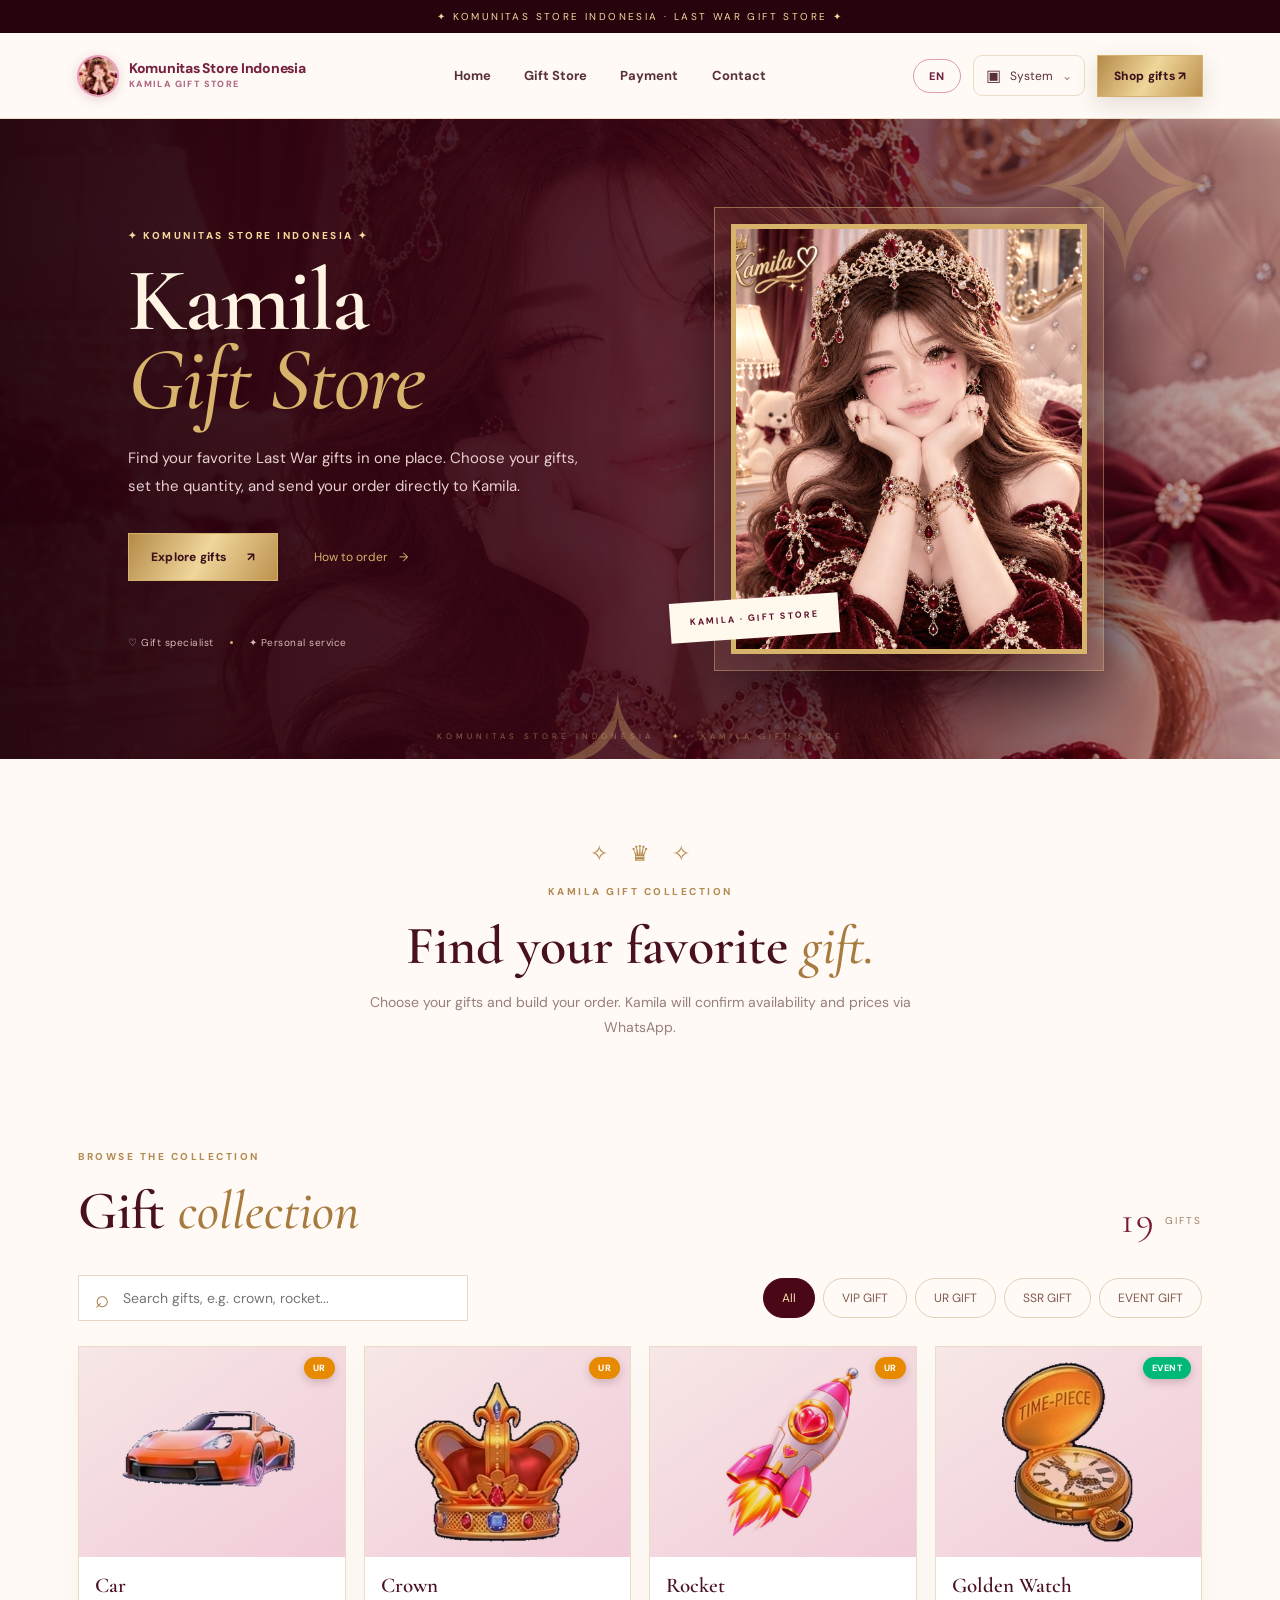
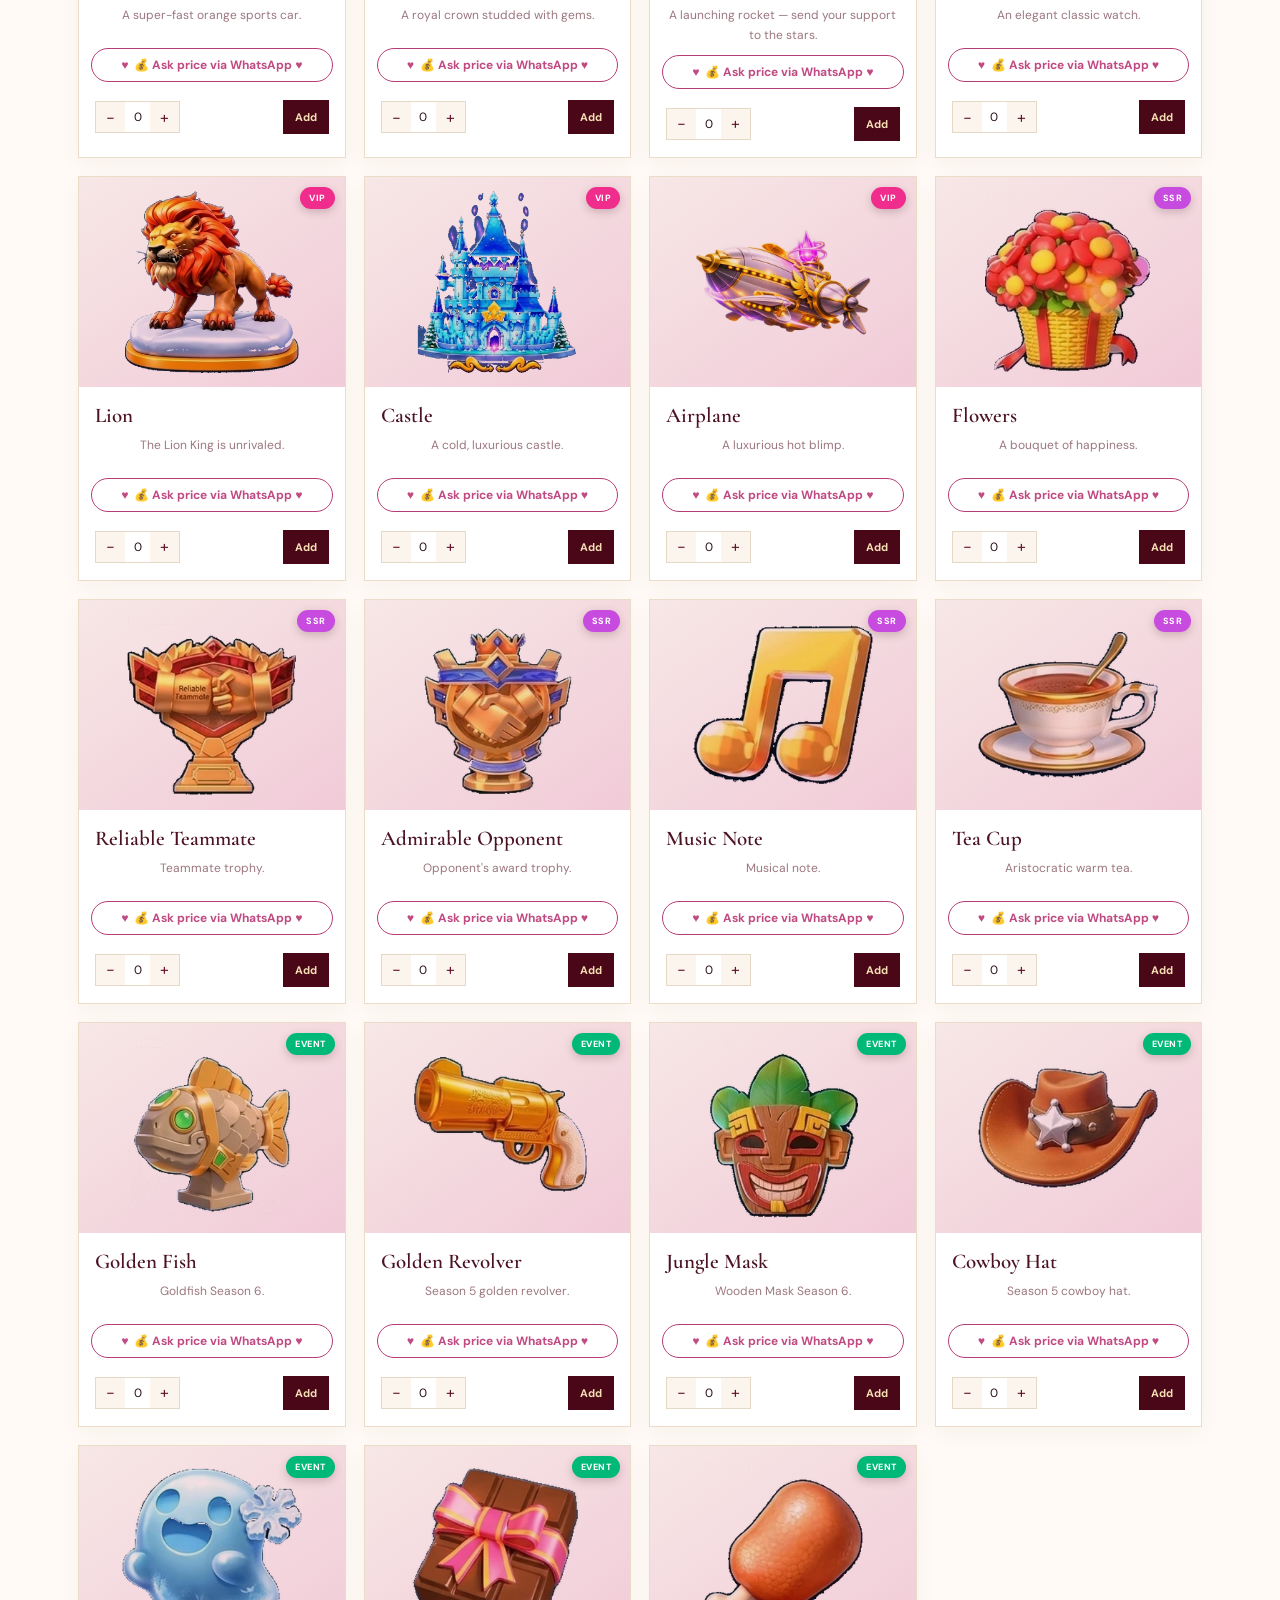
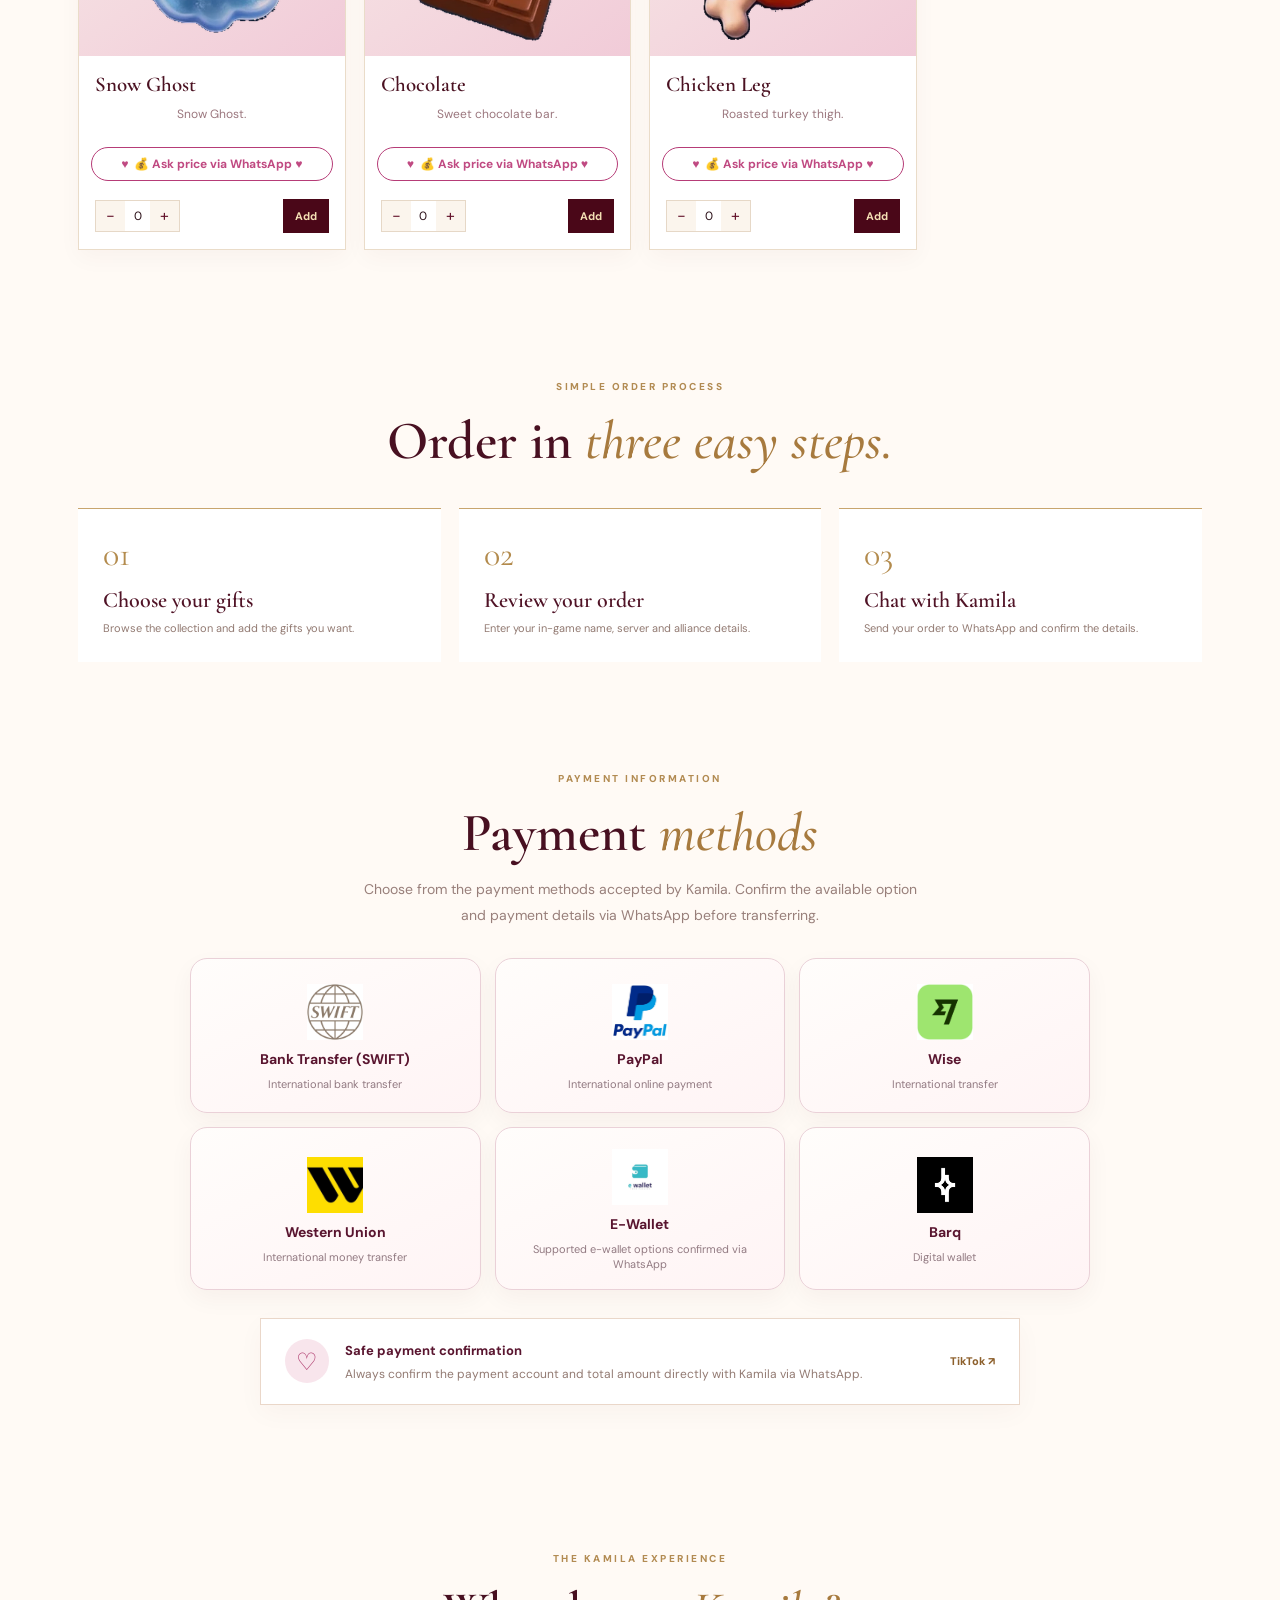
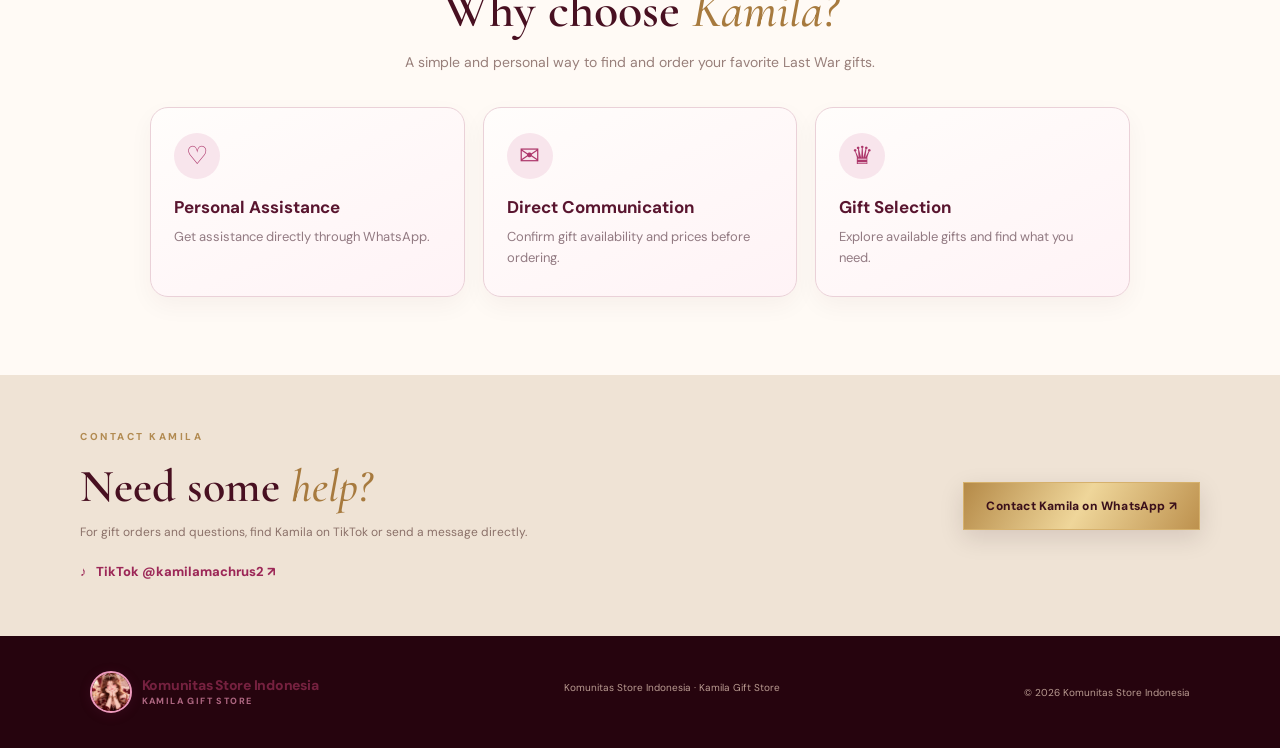
==== index.html @ 1fe66b62 "Update Kamila Store branding and favicon" ====
<!doctype html>
<html lang="en">
<head>
<meta charset="utf-8"><meta name="viewport" content="width=device-width,initial-scale=1"><meta name="theme-color" content="#4a0718">
<meta name="description" content="Komunitas Store Indonesia — Kamila Gift Store for Last War gifts.">
<link rel="icon" type="image/png" sizes="256x256" href="assets/favicon.png"><link rel="apple-touch-icon" href="assets/favicon.png">
<title>Komunitas Store Indonesia — Kamila Gift Store</title>
<link rel="preconnect" href="https://fonts.googleapis.com"><link rel="preconnect" href="https://fonts.gstatic.com" crossorigin>
<link href="https://fonts.googleapis.com/css2?family=Cormorant+Garamond:wght@500;600;700&family=DM+Sans:wght@400;500;600;700;800&display=swap" rel="stylesheet">
<link rel="stylesheet" href="css/style.css">
</head>
<body>
<div class="heart-rain" aria-hidden="true"><span class="falling-heart" style="--heart-left:5%;--heart-delay:0s;--fall-time:11s;--heart-size:13px">♥</span><span class="falling-heart" style="--heart-left:17%;--fall-delay:3s;--fall-time:13s;--heart-size:17px">♡</span><span class="falling-heart" style="--heart-left:31%;--fall-delay:6s;--fall-time:10s;--heart-size:12px">♥</span><span class="falling-heart" style="--heart-left:47%;--fall-delay:1.5s;--fall-time:12s;--heart-size:16px">♡</span><span class="falling-heart" style="--heart-left:63%;--fall-delay:4.5s;--fall-time:14s;--heart-size:12px">♥</span><span class="falling-heart" style="--heart-left:78%;--fall-delay:2s;--fall-time:11s;--heart-size:18px">♡</span><span class="falling-heart" style="--heart-left:92%;--fall-delay:7s;--fall-time:13s;--heart-size:14px">♥</span></div>
<div class="topline" data-i18n="topline">✦ &nbsp; KOMUNITAS STORE INDONESIA · LAST WAR GIFT STORE &nbsp; ✦</div>
<header class="header"><a class="brand" href="#home"><img class="brand-avatar" src="assets/kamila-princess.png" alt="Kamila"><span class="brand-wordmark"><strong>Komunitas Store Indonesia</strong><small>Kamila Gift Store</small></span></a>
<nav id="nav"><a href="#home" data-i18n="navHome">Home</a><a href="#gifts" data-i18n="navGifts">Gift Store</a><a href="#payments" data-i18n="navPayments">Payment</a><a href="#contact" data-i18n="navContact">Contact</a></nav>
<div class="head-actions"><button class="language-toggle" id="language-toggle" type="button" aria-label="Switch language">EN</button><div class="theme-picker">
<button class="theme-trigger" id="theme-trigger" aria-haspopup="true" aria-expanded="false"><span id="theme-icon">☼</span><span id="theme-label" data-i18n="system">System</span><span class="chevron">⌄</span></button>
<div class="theme-menu" id="theme-menu" role="menu" hidden>
<button type="button" role="menuitem" data-theme="light"><span>☼</span> <span data-i18n="light">Light</span></button>
<button type="button" role="menuitem" data-theme="dark"><span>☾</span> <span data-i18n="dark">Dark</span></button>
<button type="button" role="menuitem" data-theme="system"><span>▣</span> <span data-i18n="system">System</span></button>
</div></div><button class="menu-btn" id="menu-btn" aria-label="Open menu">☰</button><a class="gold-btn small" href="#gifts" data-i18n="shopGifts">Shop gifts ↗</a></div></header>
<main>
<section class="hero" id="home"><div class="hero-glow"></div><div class="hero-copy"><div class="eyebrow" data-i18n="heroEyebrow"><span>✦</span> KOMUNITAS STORE INDONESIA <span>✦</span></div><h1><span data-i18n="heroTitle">Kamila</span><br><em data-i18n="heroEm">Gift Store</em></h1><p data-i18n="heroDesc">Find your favorite Last War gifts in one place. Choose your gifts, set the quantity, and send your order directly to Kamila.</p><div class="hero-buttons"><a class="gold-btn" href="#gifts"><span data-i18n="explore">Explore gifts</span> <b>↗</b></a><a class="text-btn" href="#how"><span data-i18n="howOrder">How to order</span> <span>→</span></a></div><div class="trust-row"><span data-i18n="trust1">♡ Gift specialist</span><i></i><span data-i18n="trust2">✦ Personal service</span></div></div><div class="hero-visual"><div class="portrait-frame princess-frame"><img src="assets/kamila-princess.png" alt="Kamila"></div><div class="hero-caption" data-i18n="heroCaption">KAMILA<br>GIFT STORE</div></div><div class="hero-bottom">KOMUNITAS STORE INDONESIA <span>✦</span> KAMILA GIFT STORE</div></section>
<section class="intro"><div class="ornament">✧　♛　✧</div><p class="eyebrow" data-i18n="collectionEyebrow">KAMILA GIFT COLLECTION</p><h2 data-i18n="collectionTitle">Find your favorite <em>gift.</em></h2><p class="muted" data-i18n="collectionDesc">Choose your gifts and build your order. Kamila will confirm availability and prices via WhatsApp.</p></section>
<section class="catalog section-wrap" id="gifts"><div class="section-head"><div><p class="eyebrow" data-i18n="catalogEyebrow">BROWSE THE COLLECTION</p><h2 data-i18n="catalogTitle">Gift <em>collection</em></h2></div><div class="collection-count"><b id="gift-count">19</b><span data-i18n="giftsLabel">GIFTS</span></div></div>
<div class="catalog-tools"><label class="search"><span>⌕</span><input id="gift-search" type="search" placeholder="Search gifts..." data-i18n-placeholder="searchPlaceholder"></label><div class="filters">
<button class="filter active" data-filter="all" data-i18n="all">All</button>
<button class="filter" data-filter="VIP" data-i18n="vipGift">VIP GIFT</button>
<button class="filter" data-filter="UR" data-i18n="urGift">UR GIFT</button>
<button class="filter" data-filter="SSR" data-i18n="ssrGift">SSR GIFT</button>
<button class="filter" data-filter="EVENT" data-i18n="eventGift">EVENT GIFT</button>
</div></div>
<div class="gift-grid" id="gift-grid"></div><div class="empty" id="empty-state" hidden>No gifts found. Try another name.</div></section>
<section class="how section-wrap" id="how"><p class="eyebrow" data-i18n="howEyebrow">SIMPLE ORDER PROCESS</p><h2 data-i18n="howTitle">Order in <em>three easy steps.</em></h2><div class="steps"><article><b>01</b><h3 data-i18n="step1Title">Choose your gifts</h3><p data-i18n="step1Desc">Browse the collection and add the gifts you want.</p></article><article><b>02</b><h3 data-i18n="step2Title">Review your order</h3><p data-i18n="step2Desc">Enter your in-game name, server and alliance details.</p></article><article><b>03</b><h3 data-i18n="step3Title">Chat with Kamila</h3><p data-i18n="step3Desc">Send your order to WhatsApp and confirm the details.</p></article></div></section>
<section class="payments section-wrap" id="payments"><p class="eyebrow" data-i18n="paymentEyebrow">PAYMENT INFORMATION</p><h2 data-i18n="paymentTitle">Payment <em>methods</em></h2><p class="muted" data-i18n="paymentDesc">Choose from the payment methods accepted by Kamila. Confirm the available option and payment details via WhatsApp before transferring.</p><div class="payment-grid">
<article class="payment-card"><span class="payment-logo"><img src="assets/payments/swift.png" alt="SWIFT logo"></span><strong data-i18n="payBank">Bank Transfer (SWIFT)</strong><small data-i18n="payBankDesc">International bank transfer</small></article>
<article class="payment-card"><span class="payment-logo"><img src="assets/payments/paypal.png" alt="PayPal logo"></span><strong>PayPal</strong><small data-i18n="payPaypalDesc">International online payment</small></article>
<article class="payment-card"><span class="payment-logo"><img src="assets/payments/wise.png" alt="Wise logo"></span><strong>Wise</strong><small data-i18n="payWiseDesc">International transfer</small></article>
<article class="payment-card"><span class="payment-logo"><img src="assets/payments/western-union.png" alt="Western Union logo"></span><strong>Western Union</strong><small data-i18n="payWuDesc">International money transfer</small></article>
<article class="payment-card"><span class="payment-logo"><img src="assets/payments/ewallet.png" alt="E-Wallet logo"></span><strong data-i18n="payEwallet">E-Wallet</strong><small data-i18n="payEwalletDesc">Supported e-wallet options confirmed via WhatsApp</small></article>
<article class="payment-card"><span class="payment-logo"><img src="assets/payments/barq.png" alt="Barq logo"></span><strong>Barq</strong><small data-i18n="payBarqDesc">Digital wallet</small></article>
</div><div class="payment-note"><span class="payment-symbol">♡</span><div><strong data-i18n="paymentConfirmTitle">Safe payment confirmation</strong><p data-i18n="paymentConfirmDesc">Always confirm the payment account and total amount directly with Kamila via WhatsApp.</p></div><a class="text-link" href="https://www.tiktok.com/@kamilamachrus2" target="_blank" rel="noopener">TikTok ↗</a></div></section>
<section class="why-choose section-wrap" id="why-choose">
<p class="eyebrow" data-i18n="whyEyebrow">THE KAMILA EXPERIENCE</p>
<h2 data-i18n="whyTitle">Why choose <em>Kamila?</em></h2>
<p class="muted why-intro" data-i18n="whyDesc">A simple and personal way to find and order your favorite Last War gifts.</p>
<div class="why-grid">
<article class="why-card"><span class="why-icon">♡</span><h3 data-i18n="whyPersonalTitle">Personal Assistance</h3><p data-i18n="whyPersonalDesc">Get assistance directly through WhatsApp.</p></article>
<article class="why-card"><span class="why-icon">✉</span><h3 data-i18n="whyDirectTitle">Direct Communication</h3><p data-i18n="whyDirectDesc">Confirm gift availability and prices before ordering.</p></article>
<article class="why-card"><span class="why-icon">♛</span><h3 data-i18n="whySelectionTitle">Gift Selection</h3><p data-i18n="whySelectionDesc">Explore available gifts and find what you need.</p></article>
</div>
</section>
<section class="contact" id="contact"><div><p class="eyebrow" data-i18n="contactEyebrow">CONTACT KAMILA</p><h2 data-i18n="contactTitle">Need some <em>help?</em></h2><p data-i18n="contactDesc">For gift orders and questions, find Kamila on TikTok or send a message directly.</p>
<a class="social-link" href="https://www.tiktok.com/@kamilamachrus2" target="_blank" rel="noopener">♪ &nbsp; TikTok @kamilamachrus2 ↗</a></div>
<a class="gold-btn" id="contact-wa" href="#" data-i18n="contactWhatsApp">Contact Kamila on WhatsApp ↗</a></section>
</main>
<footer><a class="brand" href="#home"><img class="brand-avatar" src="assets/kamila-princess.png" alt="Kamila"><span class="brand-wordmark"><strong>Komunitas Store Indonesia</strong><small>Kamila Gift Store</small></span></a><p data-i18n="footerText">Komunitas Store Indonesia · Kamila Gift Store</p><span>© <span id="year"></span> Komunitas Store Indonesia</span></footer>
<div class="cart-bar" id="cart-bar" hidden><div><b id="cart-summary">0 gifts selected</b><span data-i18n="cartReady">Ready to place your order?</span></div><button id="checkout-button">Review order ↗</button></div>
<dialog id="checkout-dialog"><form method="dialog" class="dialog-head"><div><p class="eyebrow" data-i18n="yourSelection">YOUR SELECTION</p><h2 data-i18n="reviewTitle">Review your <em>order.</em></h2></div><button class="close" aria-label="Close">×</button></form><div id="order-items" class="order-items"></div><div class="form-grid"><label><span data-i18n="ignLabel">In-game name</span><input id="commander-name" placeholder="Your IGN" data-i18n-placeholder="ignPlaceholder" required></label><label><span data-i18n="serverLabel">Server number</span><input id="server-number" placeholder="e.g. 1234" data-i18n-placeholder="serverPlaceholder" required></label><label><span data-i18n="allianceLabel">Alliance name</span><input id="alliance-name" placeholder="Your alliance" data-i18n-placeholder="alliancePlaceholder"></label><label class="full"><span data-i18n="notesLabel">Additional notes</span><textarea id="order-notes" rows="2" placeholder="Optional notes" data-i18n-placeholder="notesPlaceholder"></textarea></label></div><button class="wa-btn" id="send-whatsapp" data-i18n="sendOrder">Send order to WhatsApp ↗</button><p class="fineprint" data-i18n="fineprint">Gift availability and final details will be confirmed by Kamila on WhatsApp.</p></dialog>
<script src="js/config.js"></script><script src="js/app.js"></script>
</body></html>
---- css/style.css ----
@import url('https://fonts.googleapis.com/css2?family=Great+Vibes&display=swap');
:root{--wine:#4a0718;--wine2:#650d27;--wine3:#26040e;--gold:#d8b36b;--gold2:#f3d99c;--cream:#fff8ed;--ink:#2b1018;--muted:#a98f8c;--line:rgba(216,179,107,.28);--serif:'Cormorant Garamond',Georgia,serif;--sans:'DM Sans',Arial,sans-serif}*{box-sizing:border-box}html{scroll-behavior:smooth;scroll-padding-top:100px}body{margin:0;background:#fffaf5;color:var(--ink);font-family:var(--sans)}a{color:inherit;text-decoration:none}button,input,textarea,select{font:inherit}.topline{text-align:center;background:#26040e;color:var(--gold2);font-size:10px;letter-spacing:2.4px;padding:10px}.header{height:86px;padding:0 clamp(20px,6vw,90px);display:flex;align-items:center;justify-content:space-between;background:#fffaf5;position:sticky;top:0;z-index:20;border-bottom:1px solid #eadcc8}.brand{display:flex;align-items:center;gap:9px;color:var(--wine)}.brand-crown{font-size:32px;color:#b58b47}.brand-script{font:36px 'Great Vibes',cursive;line-height:.8}.brand-script>span{color:#a51d3d}.brand-script small{display:block;font:700 8px var(--sans);letter-spacing:2px;margin-top:8px;color:#9c7b69}.header nav{display:flex;gap:clamp(16px,2.6vw,38px);font-size:12px;font-weight:700;color:#58303a}.header nav a:hover,.text-link:hover{color:#ad7938}.head-actions{display:flex;align-items:center;gap:12px}.language{border:1px solid #e8d9c5;border-radius:30px;padding:9px 12px;color:#71404a;font-size:12px}.language select{border:0;background:transparent;color:inherit;outline:0}.gold-btn{display:inline-flex;align-items:center;justify-content:center;gap:20px;padding:15px 22px;background:linear-gradient(120deg,#b58a48,#efd69a,#bd914e);color:#3b101b;font-size:12px;font-weight:800;letter-spacing:.2px;border:1px solid #d6b16c;box-shadow:0 8px 24px #27050e20}.gold-btn:hover{filter:brightness(1.06);transform:translateY(-1px)}.gold-btn.small{padding:12px 16px}.menu-btn{display:none;background:none;border:0;color:var(--wine);font-size:22px}.hero{position:relative;min-height:640px;background:radial-gradient(ellipse at 78% 40%,#8e2944 0,#5b1029 34%,#300611 78%);color:#fff4e4;display:grid;grid-template-columns:1.05fr .95fr;align-items:center;padding:70px clamp(25px,10vw,150px);overflow:hidden}.hero:before,.hero:after{content:'✧';position:absolute;color:#d7b36e55;font-size:250px;pointer-events:none}.hero:before{top:-90px;right:4%}.hero:after{bottom:-130px;left:42%;font-size:190px}.hero-glow{position:absolute;width:550px;height:550px;border-radius:50%;background:#a83c5626;filter:blur(60px);right:10%;top:5%}.hero-copy{position:relative;z-index:2;max-width:590px}.eyebrow{font-size:10px;letter-spacing:2.5px;font-weight:800;color:#b28b52;margin:0 0 15px}.hero .eyebrow{color:var(--gold2)}h1,h2,h3,p{margin-top:0}h1,h2{font-family:var(--serif);font-weight:600}h1{font-size:clamp(58px,7vw,94px);line-height:.88;letter-spacing:-2px;margin:20px 0 24px}h1 em,h2 em{font-weight:500;color:var(--gold);font-style:italic}.hero-copy>p{font-size:14px;line-height:1.9;color:#e7cfd0;max-width:450px}.hero-buttons{display:flex;align-items:center;gap:28px;margin-top:32px}.text-btn{font-size:12px;color:#f6e4ce}.text-btn span{color:var(--gold);margin-left:8px}.trust-row{display:flex;gap:16px;align-items:center;margin-top:55px;font-size:10px;letter-spacing:.5px;color:#d7b9b5}.trust-row i{height:3px;width:3px;background:var(--gold);border-radius:50%}.hero-visual{position:relative;z-index:1;justify-self:center;width:min(390px,90%);padding:16px;border:1px solid #d9b87988;background:#d7b87912;transform:rotate(2deg);box-shadow:0 25px 70px #16010988}.portrait-frame{height:410px;overflow:hidden;border:1px solid #e6c98b88;position:relative}.portrait-frame img{width:100%;height:100%;object-fit:cover;filter:saturate(.8) sepia(.12)}.frame-corner{position:absolute;color:#f3d99c;font-size:30px}.tl{top:8px;left:12px}.br{bottom:8px;right:12px}.seal{position:absolute;right:-30px;top:40px;background:linear-gradient(145deg,#efd89e,#a97a36);color:#4a0718;width:76px;height:76px;border-radius:50%;display:grid;place-content:center;text-align:center;font:30px var(--serif);box-shadow:0 8px 24px #17010a66;border:3px double #6b421f}.seal small{font:700 7px var(--sans);letter-spacing:2px}.hero-caption{position:absolute;bottom:32px;left:-45px;background:#fff8ed;color:#5b1029;padding:13px 20px;font:700 9px/1.6 var(--sans);letter-spacing:2px;transform:rotate(-4deg)}.hero-bottom{position:absolute;bottom:18px;left:0;width:100%;text-align:center;font-size:8px;letter-spacing:4px;color:#d5b47a88}.hero-bottom span{color:var(--gold);margin:0 12px}.intro{text-align:center;padding:80px 20px 45px}.ornament{color:#b48a4b;font-size:22px;margin-bottom:16px}.intro h2,.section-head h2,.how h2,.contact h2{font-size:clamp(38px,5vw,54px);margin:0 0 12px;color:#481021}.intro h2 em,.section-head h2 em,.how h2 em,.contact h2 em,.middleman h2 em,.service-copy h2 em{color:#a77a3e}.muted{color:#987f7a;font-size:13px;line-height:1.8;max-width:560px;margin:0 auto}.section-wrap{max-width:1180px;margin:auto;padding:65px 28px}.section-head{display:flex;justify-content:space-between;align-items:end}.section-head h2{margin:0}.collection-count{display:flex;align-items:center;gap:9px;color:#9e7d65;font-size:10px;letter-spacing:2px}.collection-count b{font:38px var(--serif);color:#7a1933}.catalog-tools{display:flex;justify-content:space-between;align-items:center;margin:32px 0 25px;gap:20px}.search{height:46px;display:flex;align-items:center;gap:12px;background:white;border:1px solid #e8d8c5;padding:0 16px;width:min(390px,100%);color:#a47a49}.search span{font-size:24px}.search input{border:0;outline:0;width:100%;font-size:12px;color:#4c2530}.filters{display:flex;gap:8px}.filter{border:1px solid #e2d0b9;background:transparent;color:#805a51;padding:11px 18px;border-radius:30px;font-size:11px;cursor:pointer}.filter.active{background:#4a0718;color:#f7dfb0;border-color:#4a0718}.gift-grid{display:grid;grid-template-columns:repeat(4,1fr);gap:18px}.gift-card{background:#fff;border:1px solid #eadcc9;transition:.25s;box-shadow:0 8px 22px #4a071809}.gift-card:hover{transform:translateY(-5px);box-shadow:0 18px 34px #4a07181a;border-color:#c9a46a}.gift-image{height:210px;background:linear-gradient(145deg,#f5e9dc,#ead5c8);padding:12px;overflow:hidden}.gift-image img{width:100%;height:100%;object-fit:contain;mix-blend-mode:multiply}.gift-info{padding:16px 16px 8px;display:flex;align-items:center;justify-content:space-between;gap:8px}.gift-info h3{font:600 21px var(--serif);margin:0;color:#4b1222}.gift-tag{font-size:8px;letter-spacing:1.5px;color:#a17b45;border:1px solid #dfc79d;padding:5px 7px}.gift-actions{display:flex;justify-content:space-between;align-items:center;padding:10px 16px 16px;gap:8px}.qty-control{display:flex;align-items:center;border:1px solid #e6d8c7}.qty-control button{border:0;background:#fbf5ed;color:#65152d;width:29px;height:30px;cursor:pointer}.qty-control span{min-width:25px;text-align:center;font-size:11px}.add-btn{border:0;background:#4a0718;color:#f4dfb4;padding:10px 12px;font-size:10px;font-weight:700;cursor:pointer}.add-btn.added{background:#a27b43;color:white}.empty{text-align:center;padding:55px;color:#997c75}.service-band{background:#3b0818;color:#fff1dc;padding:65px max(28px,calc((100% - 1120px)/2));display:grid;grid-template-columns:80px 1fr 340px;gap:28px;align-items:center}.service-icon{width:70px;height:70px;border:1px solid var(--gold);border-radius:50%;display:grid;place-items:center;color:var(--gold);font:36px var(--serif)}.service-copy h2,.middleman h2{font-size:45px;margin:0 0 10px}.service-copy p:not(.eyebrow),.middleman-card p:not(.eyebrow),.contact p:not(.eyebrow){font-size:12px;line-height:1.8;color:#d8c0bc;max-width:540px}.calculator{background:#fff8ed;color:#4a1725;padding:22px;display:grid;gap:12px}.calculator label,.form-grid label{display:grid;gap:7px;font-size:10px;font-weight:700;color:#825d51}.calculator input,.form-grid input,.form-grid textarea{border:1px solid #e3d1bc;background:white;padding:12px;outline-color:#b58a48;font-size:12px;color:#401020;width:100%}.calc-result{display:flex;justify-content:space-between;align-items:center;border-top:1px solid #e8d7c2;padding-top:12px;font-size:11px;color:#98796e}.calc-result strong{font:700 22px var(--serif);color:#741a35}.outline-gold{border:1px solid #a77a3e;background:#4a0718;color:#f2d9a4;padding:12px;cursor:pointer;font-size:11px;font-weight:700}.calculator small{font-size:9px;line-height:1.5;color:#987e75}.middleman{display:grid;grid-template-columns:1.6fr .8fr;gap:20px}.middleman-card{background:linear-gradient(125deg,#5c1029,#310612);padding:38px;display:flex;gap:28px;align-items:center;color:white}.middleman-art{font-size:80px;color:var(--gold);position:relative}.middleman-art span{position:absolute;font-size:22px;top:0;right:-5px}.middleman-card h2{margin:0 0 10px}.middleman-card p:not(.eyebrow){max-width:520px}.fee-card{background:#f2e7d9;padding:32px}.fee-card h3{font:600 28px var(--serif);color:#4b1022;margin:0 0 10px}.fee-card p:not(.eyebrow){font-size:12px;line-height:1.8;color:#8b6f66}.text-link{font-size:11px;font-weight:800;color:#8d602c}.how{text-align:center}.how h2{margin-bottom:35px}.steps{display:grid;grid-template-columns:repeat(3,1fr);gap:18px;text-align:left}.steps article{padding:25px;border-top:1px solid #c8a56e;background:#fff}.steps article>b{font:34px var(--serif);color:#b38b4d}.steps h3{font:600 22px var(--serif);color:#501326;margin:12px 0 6px}.steps p{font-size:11px;line-height:1.7;color:#927a72;margin:0}.contact{background:#efe3d5;padding:55px max(28px,calc((100% - 1120px)/2));display:flex;align-items:center;justify-content:space-between;gap:30px}.contact h2{font-size:46px;margin:0 0 8px}.contact p:not(.eyebrow){color:#8b7169;max-width:550px}footer{background:#26040e;color:#c8aaa2;padding:35px clamp(25px,7vw,100px);display:flex;align-items:center;justify-content:space-between;gap:20px}footer .brand{color:#f5dfbd}footer .brand-script small{color:#bda28d}footer p,footer>span{font-size:10px;color:#b99b91}.cart-bar{position:fixed;z-index:30;bottom:18px;left:50%;transform:translateX(-50%);width:min(560px,calc(100% - 28px));background:#310612;color:#fff1df;border:1px solid #c39a5c;box-shadow:0 15px 50px #21020c55;padding:14px 18px;display:flex;align-items:center;justify-content:space-between}.cart-bar[hidden]{display:none}.cart-bar div{display:grid;gap:4px}.cart-bar b{font:600 19px var(--serif)}.cart-bar span{font-size:9px;color:#d4b9a9}.cart-bar button,.wa-btn{border:0;background:linear-gradient(120deg,#b58a48,#efd69a);color:#3b101b;padding:13px 18px;font-size:11px;font-weight:800;cursor:pointer}dialog{border:1px solid #c6a066;padding:25px;width:min(520px,calc(100% - 24px));max-height:90vh;overflow:auto;background:#fffaf4;color:#4b1526;box-shadow:0 25px 80px #18010a66}dialog::backdrop{background:#21040bbd;backdrop-filter:blur(4px)}.dialog-head{display:flex;justify-content:space-between;align-items:start}.dialog-head h2{font-size:36px;margin:0 0 15px}.dialog-head h2 em{color:#a77a3e}.close{border:0;background:none;font-size:27px;color:#6c3942;cursor:pointer}.order-items{border-block:1px solid #e6d8c7;padding:12px 0;margin-bottom:16px}.order-line{display:flex;justify-content:space-between;padding:6px 0;font-size:12px}.form-grid{display:grid;grid-template-columns:1fr 1fr;gap:12px}.form-grid .full{grid-column:1/-1}.form-grid textarea{resize:vertical}.wa-btn{width:100%;margin-top:18px;background:#176b43;color:white}.fineprint{text-align:center;color:#9b8179;font-size:9px;margin:10px 0 0}.menu-open{overflow:hidden}
@media(max-width:900px){.header{padding:0 22px}.header nav{gap:14px}.header nav a{font-size:10px}.hero{padding:65px 6vw}.gift-grid{grid-template-columns:repeat(3,1fr)}.service-band{grid-template-columns:60px 1fr 300px;padding:55px 28px}.middleman{padding-inline:22px}}
@media(max-width:650px){.topline{font-size:8px;letter-spacing:1.3px}.header{height:72px}.brand-script{font-size:30px}.brand-crown{font-size:26px}.header nav{display:none;position:absolute;top:72px;left:0;right:0;background:#fffaf5;padding:20px 25px 25px;box-shadow:0 15px 20px #27050e1c;flex-direction:column}.header nav.open{display:flex}.header nav a{font-size:13px;padding:8px}.head-actions{gap:8px}.language{padding:7px}.head-actions .gold-btn{display:none}.menu-btn{display:block}.hero{grid-template-columns:1fr;padding:60px 26px 75px;gap:35px}.hero-copy{max-width:100%}h1{font-size:64px}.hero-copy>p{font-size:13px}.hero-visual{width:75%;justify-self:center}.portrait-frame{height:300px}.trust-row{margin-top:35px;flex-wrap:wrap}.hero-bottom{font-size:7px;letter-spacing:2px}.intro{padding:55px 22px 25px}.section-wrap{padding:45px 18px}.section-head h2{font-size:42px}.catalog-tools{align-items:stretch;flex-direction:column}.search{width:100%}.filters{justify-content:flex-start}.gift-grid{grid-template-columns:repeat(2,minmax(0,1fr));gap:10px}.gift-image{height:155px;padding:8px}.gift-info{padding:12px 10px 5px}.gift-info h3{font-size:18px}.gift-tag{font-size:7px;padding:4px}.gift-actions{padding:8px 9px 12px;gap:5px}.qty-control button{width:25px}.add-btn{padding:9px 8px;font-size:9px}.service-band{grid-template-columns:1fr;padding:45px 20px;gap:18px}.service-icon{width:55px;height:55px;font-size:28px}.service-copy h2,.middleman h2{font-size:40px}.calculator{padding:18px}.middleman{grid-template-columns:1fr;padding:40px 18px;gap:12px}.middleman-card{padding:25px 20px;gap:15px}.middleman-art{font-size:55px}.middleman-card h2{font-size:36px}.fee-card{padding:25px}.steps{grid-template-columns:1fr;gap:10px}.steps article{padding:18px}.contact{padding:40px 22px;align-items:flex-start;flex-direction:column}.contact h2{font-size:40px}footer{padding:28px 20px;flex-wrap:wrap}footer p{order:3;width:100%;margin:0}.form-grid{grid-template-columns:1fr}.form-grid .full{grid-column:auto}.cart-bar{bottom:10px;padding:11px 12px}.cart-bar b{font-size:17px}.cart-bar button{padding:11px 12px}}


/* KAMILA ROYAL STORE — THEME SELECTOR */
.theme-picker{position:relative}
.theme-trigger{display:flex;align-items:center;gap:9px;border:1px solid #eadcc8;background:transparent;color:#58303a;border-radius:9px;padding:9px 12px;font-size:12px;cursor:pointer;min-width:112px}
.theme-trigger #theme-icon{font-size:16px}
.theme-trigger .chevron{margin-left:auto;color:#9c7b69}
.theme-menu{position:absolute;right:0;top:calc(100% + 8px);width:160px;padding:5px;background:#fff;border:1px solid #e8e3dc;border-radius:10px;box-shadow:0 12px 35px #1c10201f;z-index:50}
.theme-menu[hidden]{display:none}
.theme-menu button{display:flex;align-items:center;gap:11px;width:100%;border:0;border-radius:7px;background:transparent;color:#354052;text-align:left;padding:10px 11px;font-size:12px;cursor:pointer}
.theme-menu button:hover,.theme-menu button.selected{background:#f4f1ed}
.theme-menu button span{width:16px;font-size:15px}
.princess-frame{height:430px;max-width:390px;margin-inline:auto;border:5px solid #d8b36b;box-shadow:0 20px 60px #16030b80}
.princess-frame img{width:100%;height:100%;object-fit:cover;object-position:center 28%}
.hero-visual{position:relative;z-index:1}
.hero{background-image:linear-gradient(90deg,rgba(35,3,13,.97) 0%,rgba(56,5,21,.87) 48%,rgba(35,3,13,.28) 100%),url('../assets/kamila-princess.png');background-size:cover;background-position:center 32%}
.hero-visual .portrait-frame{background:#28050f}
.hero-visual .portrait-frame img{display:block}
.hero-copy{position:relative;z-index:2}
body{transition:background .2s,color .2s}
html[data-theme="dark"] body{background:#170b10;color:#f6e8d7}
html[data-theme="dark"] .header{background:#1d0b12;border-color:#4a2730}
html[data-theme="dark"] .brand{color:#f1d9b2}
html[data-theme="dark"] .brand-script small{color:#c9a98a}
html[data-theme="dark"] .header nav{color:#e7d4c6}
html[data-theme="dark"] .header nav a:hover{color:#f0cc82}
html[data-theme="dark"] .theme-trigger{border-color:#69414a;color:#f3e3d1}
html[data-theme="dark"] .theme-menu{background:#25121a;border-color:#56313b}
html[data-theme="dark"] .theme-menu button{color:#f2e4d6}
html[data-theme="dark"] .theme-menu button:hover,html[data-theme="dark"] .theme-menu button.selected{background:#42202d}
html[data-theme="dark"] .intro{background:#170b10}
html[data-theme="dark"] .intro .muted,html[data-theme="dark"] .how p:not(.eyebrow){color:#c0a9a1}
html[data-theme="dark"] .catalog{background:#170b10}
html[data-theme="dark"] .gift-card,html[data-theme="dark"] .steps article{background:#26131b;border-color:#5b3740}
html[data-theme="dark"] .gift-info h3,html[data-theme="dark"] .steps h3{color:#f7e8d8}
html[data-theme="dark"] .gift-tag{background:#4b1d2b;color:#e7c98d}
html[data-theme="dark"] .search{background:#26131b;border-color:#69414a}
html[data-theme="dark"] .search input{color:#f7e8d8}
html[data-theme="dark"] .filter{background:#26131b;color:#e8d5c5;border-color:#69414a}
html[data-theme="dark"] .filter.active{background:#d8b36b;color:#2b1018}
html[data-theme="dark"] .contact{background:#29131c;color:#f7e8d8}
html[data-theme="dark"] .contact p:not(.eyebrow){color:#c6aaa5}
html[data-theme="dark"] footer{background:#0d0609}
html[data-theme="dark"] dialog{background:#24121a;color:#f7e8d8;border-color:#8a653c}
html[data-theme="dark"] .dialog-head h2{color:#f7e8d8}
html[data-theme="dark"] .form-grid input,html[data-theme="dark"] .form-grid textarea{background:#170b10;color:#f7e8d8;border-color:#68414a}
html[data-theme="dark"] .fineprint{color:#c2a9a0}
html[data-theme="dark"] .empty{color:#e7d4c6}
@media(max-width:650px){.theme-trigger{min-width:90px;padding:7px 9px;font-size:11px}.head-actions{gap:7px}.theme-menu{right:-8px}.princess-frame{height:320px;width:100%}.hero{background-position:60% center}}

/* Gift categories and social contact */
.filters{flex-wrap:wrap}
.gift-image{position:relative;background:linear-gradient(145deg,#f7e7e6,#f1cbd8)}
.gift-image img{object-fit:contain;mix-blend-mode:multiply}
.category-badge{position:absolute;top:10px;right:10px;border-radius:20px;padding:5px 9px;font-size:9px;font-weight:800;letter-spacing:.5px;color:#fff;box-shadow:0 3px 10px #28030e33}
.category-badge.ur{background:#e78a00}
.category-badge.vip{background:#f02d8c}
.category-badge.ssr{background:#c84be0}
.category-badge.event{background:#00b878}
.gift-description{min-height:34px;margin:0;padding:0 16px 10px;color:#9b777e;font-size:10px;line-height:1.5;text-align:center}
.gift-price-note{margin:0 12px 8px;padding:8px 5px;text-align:center;border:1px solid #b63c77;border-radius:20px;color:#c04a82;font-size:10px;font-weight:700}
.social-link{display:inline-flex;align-items:center;margin-top:8px;color:#9c2757;font-size:13px;font-weight:800}
html[data-theme="dark"] .gift-description{color:#d2afb9}
html[data-theme="dark"] .gift-price-note{color:#ff8fc2;border-color:#9d3a70}
html[data-theme="dark"] .social-link{color:#ff9bc7}
@media(max-width:650px){.filters{gap:7px}.filter{padding:9px 13px;font-size:10px}.gift-description{padding-inline:9px}.gift-price-note{margin-inline:8px;font-size:9px}}

/* Komunitas Store Indonesia / Kamila Gift Store header and bilingual UI */
.brand{gap:10px;min-width:230px}
.brand-avatar{width:42px;height:42px;object-fit:cover;object-position:center 25%;border-radius:50%;border:2px solid #ed9abd;box-shadow:0 2px 12px #7b234a30}
.brand-wordmark{display:flex;flex-direction:column;gap:3px;line-height:1.1}
.brand-wordmark strong{font-size:14px;font-weight:800;letter-spacing:-.25px;color:#75213f}
.brand-wordmark small{font-size:9px;font-weight:800;letter-spacing:1.4px;text-transform:uppercase;color:#ad6680}
.language-toggle{border:1px solid #d99ab3;border-radius:22px;background:transparent;color:#70213e;padding:9px 13px;font-size:11px;font-weight:800;letter-spacing:.7px;cursor:pointer;min-width:48px}
.language-toggle:hover{background:#f9e3ec}
.payments{text-align:center;padding-top:45px;padding-bottom:75px}
.payments h2{font-size:clamp(38px,5vw,54px);margin:0 0 12px;color:#481021}
.payments h2 em{color:#a77a3e}
.payment-note{max-width:760px;margin:28px auto 0;padding:20px 24px;display:flex;align-items:center;gap:16px;text-align:left;background:#fff;border:1px solid #ead7c9;box-shadow:0 8px 25px #4a071809}
.payment-symbol{width:44px;height:44px;display:grid;place-items:center;border-radius:50%;background:#f8e5ec;color:#ad376b;font-size:24px;flex:none}
.payment-note strong{font-size:13px;color:#59152f}
.payment-note p{font-size:11px;line-height:1.6;color:#927a72;margin:5px 0 0}
.payment-note .text-link{margin-left:auto;white-space:nowrap}
html[data-theme="dark"] .brand-wordmark strong{color:#f8e5ec}
html[data-theme="dark"] .brand-wordmark small{color:#e4a8c0}
html[data-theme="dark"] .language-toggle{color:#f8dce8;border-color:#9d5472}
html[data-theme="dark"] .language-toggle:hover{background:#482337}
html[data-theme="dark"] .payments{background:#170b10}
html[data-theme="dark"] .payments h2{color:#f6e8d7}
html[data-theme="dark"] .payment-note{background:#26131b;border-color:#5b3740}
html[data-theme="dark"] .payment-note strong{color:#f8e5ec}
html[data-theme="dark"] .payment-note p{color:#d2afb9}
html[data-theme="dark"] .payment-symbol{background:#482337;color:#ff9bc7}
@media(max-width:900px){.brand{min-width:0}.brand-wordmark strong{font-size:12px}}
@media(max-width:650px){.brand-avatar{width:36px;height:36px}.brand-wordmark strong{font-size:10px;max-width:125px}.brand-wordmark small{font-size:8px;letter-spacing:1px}.head-actions{gap:6px}.language-toggle{padding:7px 9px;min-width:40px;font-size:10px}.payment-note{align-items:flex-start;padding:16px;gap:11px}.payment-note .text-link{font-size:10px}}

.payment-grid{max-width:900px;margin:30px auto 0;display:grid;grid-template-columns:repeat(5,minmax(0,1fr));gap:14px;text-align:center}
.payment-card{min-height:142px;padding:20px 12px 16px;display:flex;flex-direction:column;align-items:center;justify-content:center;gap:9px;background:linear-gradient(155deg,#fffdfb,#fff4f5);border:1px solid #ead1d8;border-radius:17px;box-shadow:0 9px 24px #4a07180b}
.payment-mark{height:43px;min-width:54px;padding:0 10px;display:grid;place-items:center;border-radius:11px;background:#f7e8ee;color:#6c1536;font-size:17px;font-weight:900;letter-spacing:-.5px}
.payment-bca .payment-mark{background:#e8f0ff;color:#0754a5;font-style:italic}
.payment-paypal .payment-mark{background:#e8f2ff;color:#1266ad;font-size:27px;font-weight:900}
.payment-wise .payment-mark{background:#e7f7ee;color:#167c52;font-size:24px}
.payment-wu .payment-mark{background:#fff1df;color:#d56b13}
.payment-ewallet .payment-mark{background:#f1e9ff;color:#7241a5;font-size:12px}
.payment-card strong{font-size:13px;color:#59152f}
.payment-card small{font-size:10px;line-height:1.4;color:#927a82}
html[data-theme="dark"] .payment-card{background:linear-gradient(155deg,#2c1721,#21111a);border-color:#5b3748}
html[data-theme="dark"] .payment-card strong{color:#f8e5ec}
html[data-theme="dark"] .payment-card small{color:#d2afb9}
@media(max-width:800px){.payment-grid{grid-template-columns:repeat(3,minmax(0,1fr))}}
@media(max-width:520px){.payment-grid{grid-template-columns:repeat(2,minmax(0,1fr));gap:10px}.payment-card{min-height:128px;padding:15px 8px}}


/* Kamila Gift Store — motion, readability and payment marks */
.header{animation:header-enter .85s cubic-bezier(.2,.75,.25,1) both;transform-origin:top center}
@keyframes header-enter{from{opacity:0;transform:translateY(-18px)}to{opacity:1;transform:translateY(0)}}
.hero-visual{animation:hero-arrive 1.05s .12s cubic-bezier(.2,.75,.25,1) both}
@keyframes hero-arrive{from{opacity:0;transform:translateY(22px) scale(.975)}to{opacity:1;transform:translateY(0) scale(1)}}
.princess-frame{animation:portrait-float 5.8s ease-in-out infinite}
@keyframes portrait-float{0%,100%{transform:translateY(0) rotate(0)}50%{transform:translateY(-10px) rotate(.35deg)}}
.heart-rain{position:fixed;inset:0;z-index:19;pointer-events:none;overflow:hidden}
.falling-heart{position:absolute;top:-36px;color:#ed8eae;text-shadow:0 2px 10px #8d204b33;opacity:0;animation:heart-fall var(--fall-time,9s) linear var(--fall-delay,0s) infinite;left:var(--heart-left,50%);font-size:var(--heart-size,15px)}
@keyframes heart-fall{0%{transform:translate3d(0,-5vh,0) rotate(0deg);opacity:0}8%{opacity:.65}85%{opacity:.48}100%{transform:translate3d(var(--heart-drift,24px),110vh,0) rotate(300deg);opacity:0}}
.payment-grid{grid-template-columns:repeat(3,minmax(0,1fr))}
.payment-logo{height:48px;width:100%;display:flex;align-items:center;justify-content:center}
.payment-logo img{display:block;max-width:118px;max-height:42px;width:auto;height:auto;object-fit:contain}
.payment-logo.wu-logo img{max-width:145px}
.payment-logo.bank-logo,.payment-logo.ewallet-logo{width:52px;height:48px;border-radius:12px;background:#f8e5ec;color:#7a1d43;font-size:30px;font-weight:800}
.payment-logo.barq-logo img{max-width:90px}
.payment-card{min-height:155px}
.order-line-actions{display:flex;align-items:center;gap:12px}
.remove-gift{width:27px;height:27px;border:1px solid #e3b6c5;border-radius:50%;background:#fff1f5;color:#9a244f;font-size:19px;line-height:1;cursor:pointer;display:grid;place-items:center}
.remove-gift:hover{background:#9a244f;color:#fff}
.gift-description{font-size:12px;line-height:1.6;min-height:42px}
.gift-price-note{font-size:12px}
.filter{font-size:12px}
.search input{font-size:14px}
.add-btn{font-size:11px}
.qty-control span{font-size:12px}
.steps p,.fineprint,.payment-card small{font-size:11px}
.payment-card strong{font-size:14px}
.payment-note p{font-size:12px}
.header nav{font-size:13px}
.hero-copy>p{font-size:15px}
.muted{font-size:14px}
@media(max-width:800px){.payment-grid{grid-template-columns:repeat(2,minmax(0,1fr))}}
@media(max-width:520px){.payment-grid{grid-template-columns:repeat(2,minmax(0,1fr))}.payment-card{min-height:140px}.payment-card small{font-size:10px}}
@media(prefers-reduced-motion:reduce){.header,.hero-visual,.princess-frame,.falling-heart{animation:none!important;transition:none!important}}


.payment-logo.barq-logo{font:800 27px var(--sans);letter-spacing:-1.5px;color:#5b2d90}
.payment-logo.bank-logo{font-size:0}
.payment-logo.bank-logo:before{content:'▤';font-size:31px;line-height:1}
html[data-theme="dark"] .payment-logo.bank-logo,html[data-theme="dark"] .payment-logo.ewallet-logo{background:#482337;color:#f5c9da}

/* Uploaded official payment artwork */
.payment-logo{height:58px;min-width:0;display:flex;align-items:center;justify-content:center}
.payment-logo img{width:auto;height:auto;max-width:100%;max-height:56px;object-fit:contain}
.payment-card:nth-child(1) .payment-logo img,
.payment-card:nth-child(3) .payment-logo img,
.payment-card:nth-child(4) .payment-logo img,
.payment-card:nth-child(6) .payment-logo img{max-width:64px;max-height:56px}
.payment-card:nth-child(2) .payment-logo img{max-width:95px;max-height:56px}
.payment-card:nth-child(5) .payment-logo img{max-width:100px;max-height:56px}


/* Why choose Kamila — trust-building information, not fabricated reviews */
.why-choose{text-align:center;padding-top:72px;padding-bottom:78px}
.why-choose h2{font-size:clamp(36px,5vw,50px);margin:0 0 10px;color:#481021}
.why-choose h2 em{color:#a77a3e}
.why-intro{max-width:620px;margin:0 auto}
.why-grid{max-width:980px;margin:32px auto 0;display:grid;grid-template-columns:repeat(3,minmax(0,1fr));gap:18px;text-align:left}
.why-card{padding:25px 23px 27px;background:linear-gradient(155deg,#fffdfb,#fff3f6);border:1px solid #ead1d8;border-radius:18px;box-shadow:0 9px 24px #4a07180b}
.why-icon{width:46px;height:46px;display:grid;place-items:center;border-radius:50%;background:#f8e5ec;color:#ad376b;font-size:25px;margin-bottom:17px}
.why-card h3{font-size:17px;color:#59152f;margin:0 0 8px}
.why-card p{font-size:13px;line-height:1.65;color:#927a82;margin:0}
html[data-theme="dark"] .why-choose h2{color:#f6e8d7}
html[data-theme="dark"] .why-card{background:linear-gradient(155deg,#2c1721,#21111a);border-color:#5b3748}
html[data-theme="dark"] .why-card h3{color:#f8e5ec}
html[data-theme="dark"] .why-card p{color:#d2afb9}
html[data-theme="dark"] .why-icon{background:#482337;color:#ff9bc7}
@media(max-width:700px){.why-grid{grid-template-columns:1fr;gap:12px}.why-card{padding:21px}.why-icon{margin-bottom:12px}}
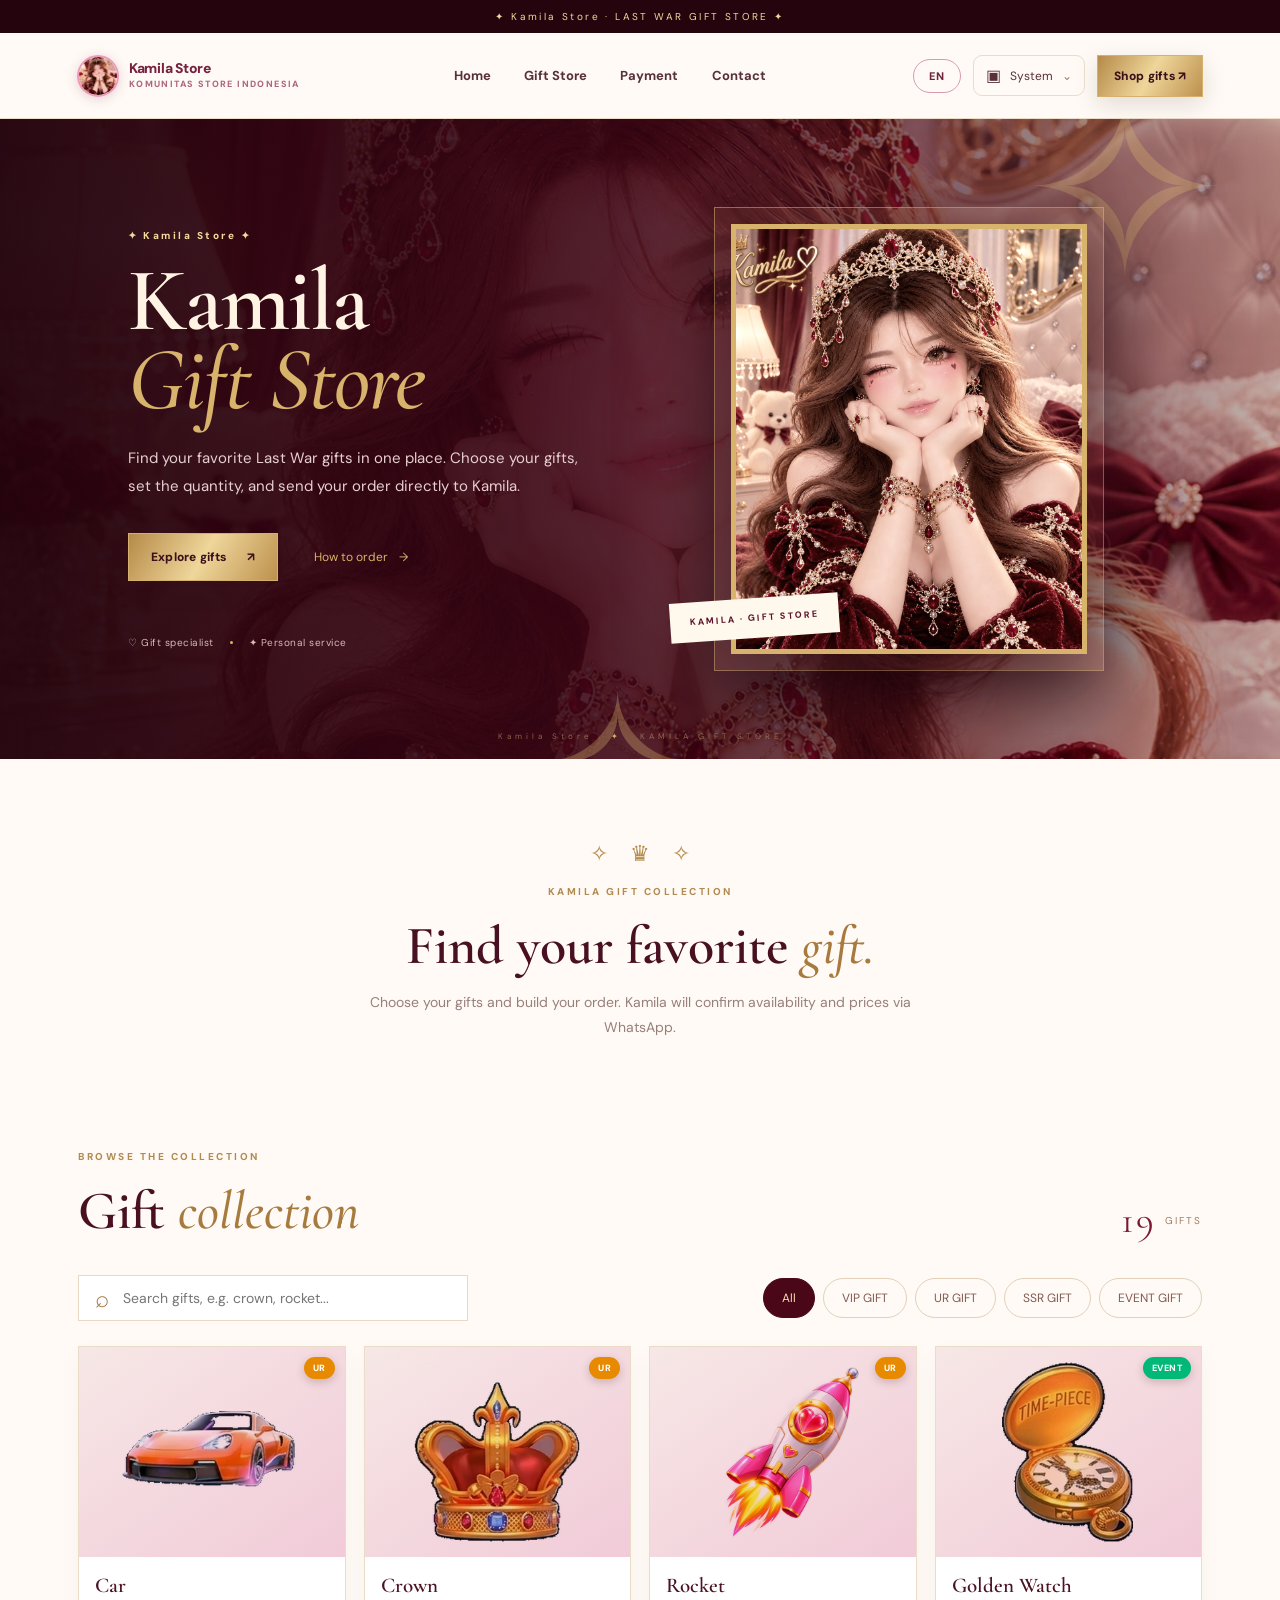
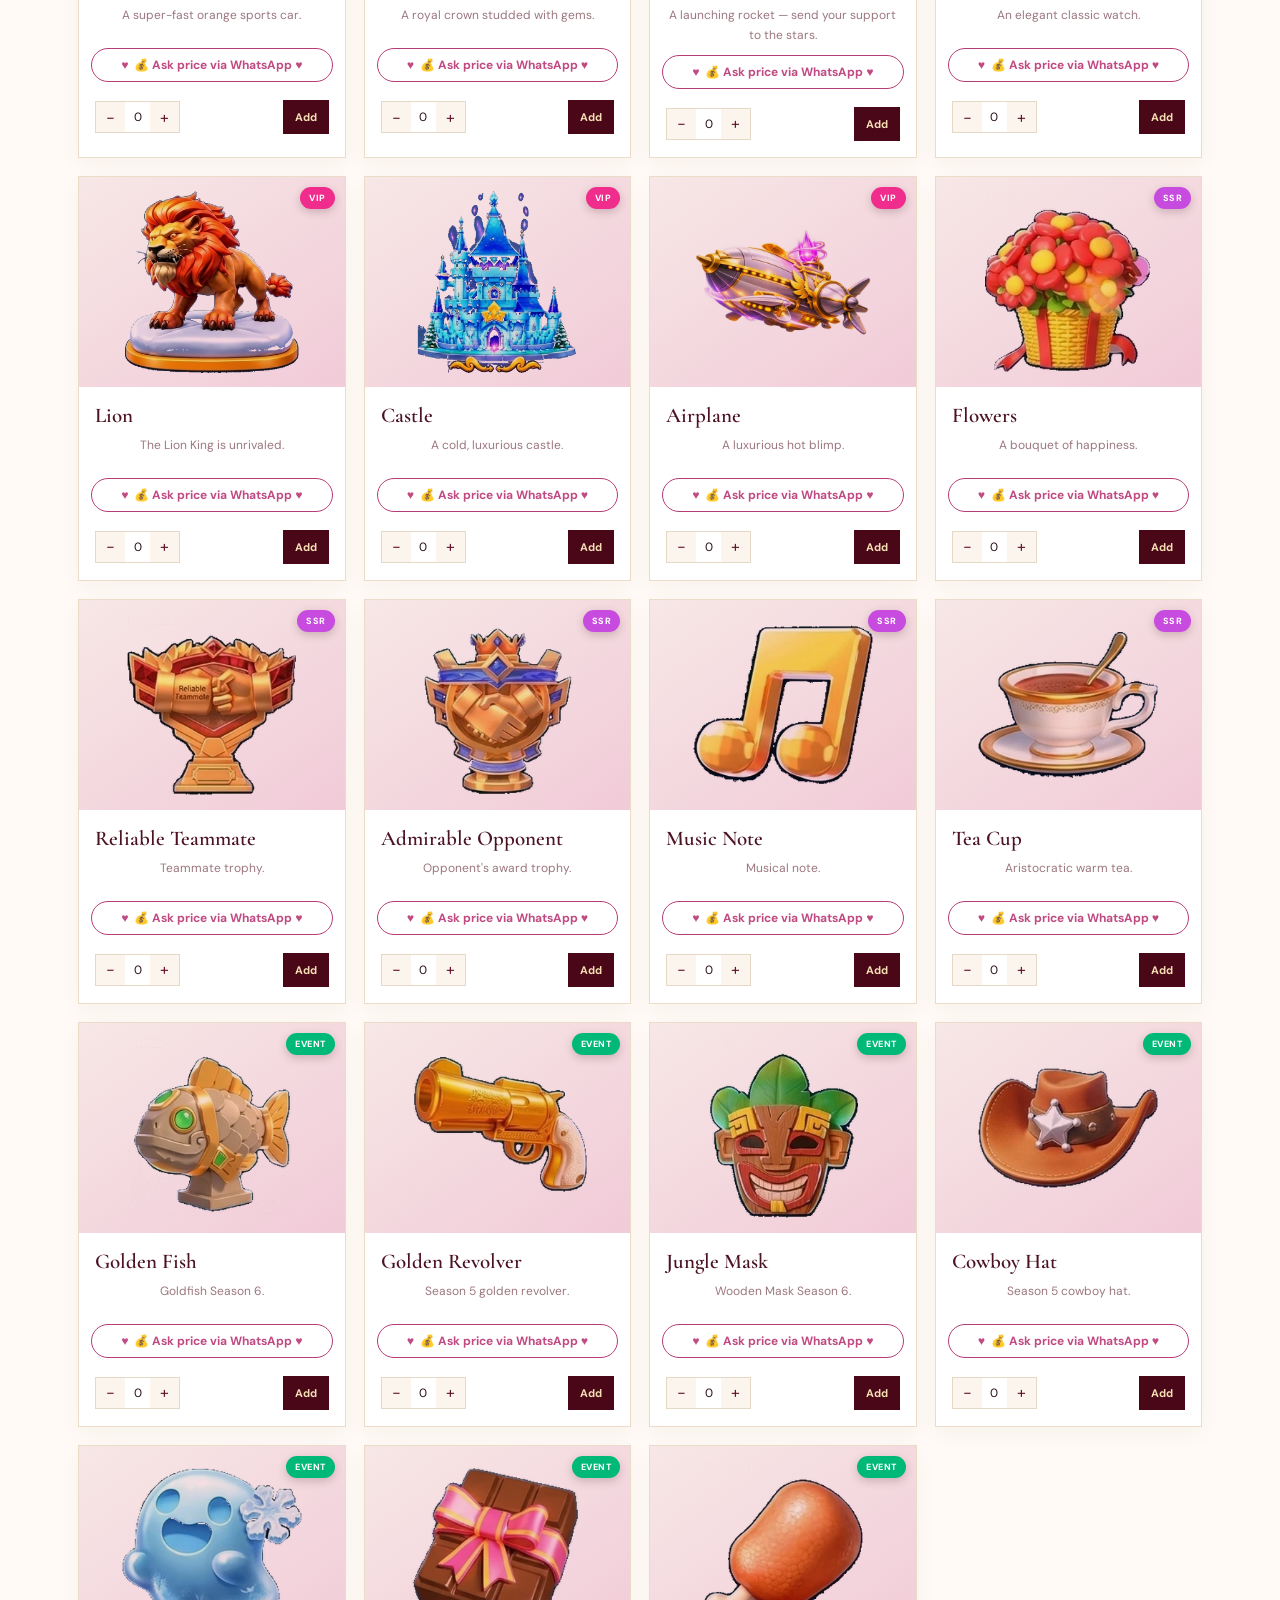
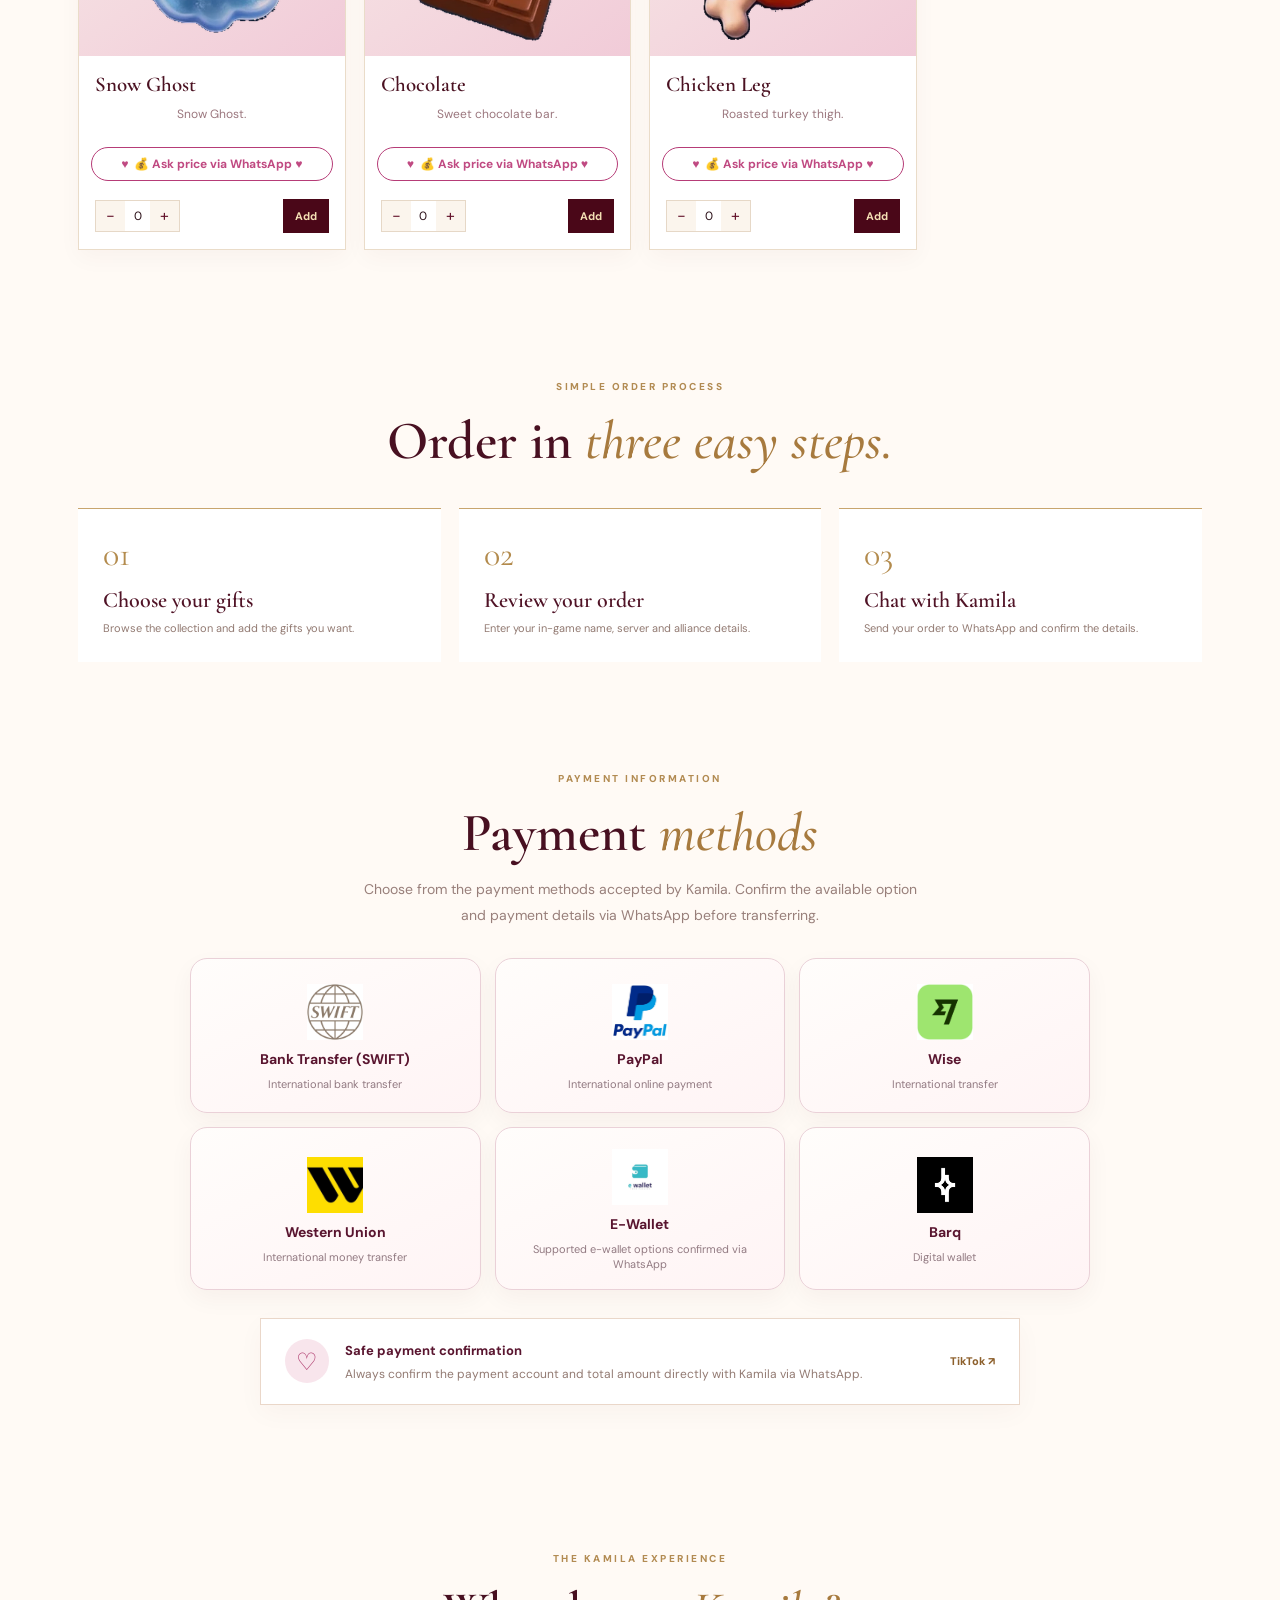
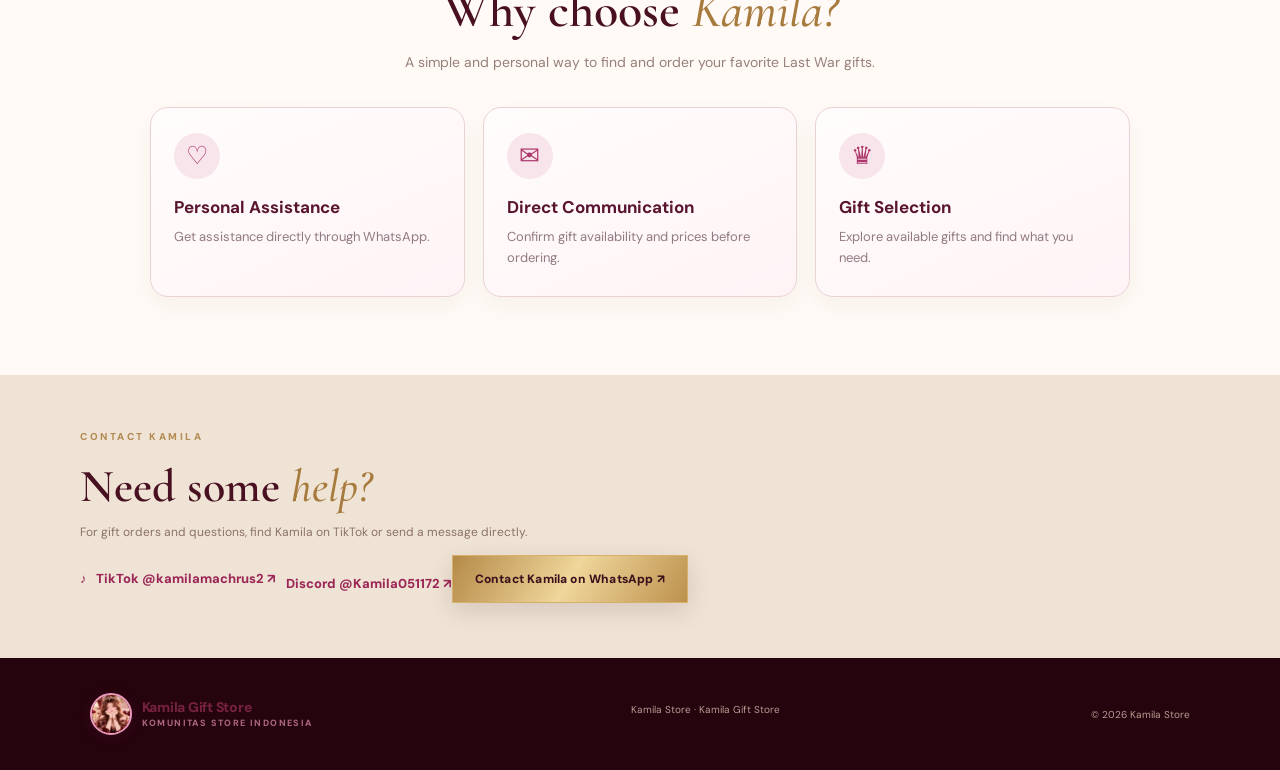
==== commit a2740c27: "Update Kamila Store branding" ====
--- a/index.html
+++ b/index.html
@@ -2,17 +2,19 @@
 <html lang="en">
 <head>
 <meta charset="utf-8"><meta name="viewport" content="width=device-width,initial-scale=1"><meta name="theme-color" content="#4a0718">
-<meta name="description" content="Komunitas Store Indonesia — Kamila Gift Store for Last War gifts.">
+<meta name="description" content="Kamila Store — Kamila Gift Store for Last War gifts.">
 <link rel="icon" type="image/png" sizes="256x256" href="assets/favicon.png"><link rel="apple-touch-icon" href="assets/favicon.png">
-<title>Komunitas Store Indonesia — Kamila Gift Store</title>
-<link rel="preconnect" href="https://fonts.googleapis.com"><link rel="preconnect" href="https://fonts.gstatic.com" crossorigin>
+<title>Kamila Store - Gift Collection</title><link rel="preconnect" href="https://fonts.googleapis.com"><link rel="preconnect" href="https://fonts.gstatic.com" crossorigin>
 <link href="https://fonts.googleapis.com/css2?family=Cormorant+Garamond:wght@500;600;700&family=DM+Sans:wght@400;500;600;700;800&display=swap" rel="stylesheet">
 <link rel="stylesheet" href="css/style.css">
 </head>
 <body>
 <div class="heart-rain" aria-hidden="true"><span class="falling-heart" style="--heart-left:5%;--heart-delay:0s;--fall-time:11s;--heart-size:13px">♥</span><span class="falling-heart" style="--heart-left:17%;--fall-delay:3s;--fall-time:13s;--heart-size:17px">♡</span><span class="falling-heart" style="--heart-left:31%;--fall-delay:6s;--fall-time:10s;--heart-size:12px">♥</span><span class="falling-heart" style="--heart-left:47%;--fall-delay:1.5s;--fall-time:12s;--heart-size:16px">♡</span><span class="falling-heart" style="--heart-left:63%;--fall-delay:4.5s;--fall-time:14s;--heart-size:12px">♥</span><span class="falling-heart" style="--heart-left:78%;--fall-delay:2s;--fall-time:11s;--heart-size:18px">♡</span><span class="falling-heart" style="--heart-left:92%;--fall-delay:7s;--fall-time:13s;--heart-size:14px">♥</span></div>
-<div class="topline" data-i18n="topline">✦ &nbsp; KOMUNITAS STORE INDONESIA · LAST WAR GIFT STORE &nbsp; ✦</div>
-<header class="header"><a class="brand" href="#home"><img class="brand-avatar" src="assets/kamila-princess.png" alt="Kamila"><span class="brand-wordmark"><strong>Komunitas Store Indonesia</strong><small>Kamila Gift Store</small></span></a>
+<div class="topline" data-i18n="topline">✦ &nbsp; Kamila Store · LAST WAR GIFT STORE &nbsp; ✦</div>
+<header class="header"><a class="brand" href="#home"><img class="brand-avatar" src="assets/kamila-princess.png" alt="Kamila"><span class="brand-wordmark">
+  <strong>Kamila Store</strong>
+  <small class="community-name">Komunitas Store Indonesia</small>
+</span></a>
 <nav id="nav"><a href="#home" data-i18n="navHome">Home</a><a href="#gifts" data-i18n="navGifts">Gift Store</a><a href="#payments" data-i18n="navPayments">Payment</a><a href="#contact" data-i18n="navContact">Contact</a></nav>
 <div class="head-actions"><button class="language-toggle" id="language-toggle" type="button" aria-label="Switch language">EN</button><div class="theme-picker">
 <button class="theme-trigger" id="theme-trigger" aria-haspopup="true" aria-expanded="false"><span id="theme-icon">☼</span><span id="theme-label" data-i18n="system">System</span><span class="chevron">⌄</span></button>
@@ -22,7 +24,7 @@
 <button type="button" role="menuitem" data-theme="system"><span>▣</span> <span data-i18n="system">System</span></button>
 </div></div><button class="menu-btn" id="menu-btn" aria-label="Open menu">☰</button><a class="gold-btn small" href="#gifts" data-i18n="shopGifts">Shop gifts ↗</a></div></header>
 <main>
-<section class="hero" id="home"><div class="hero-glow"></div><div class="hero-copy"><div class="eyebrow" data-i18n="heroEyebrow"><span>✦</span> KOMUNITAS STORE INDONESIA <span>✦</span></div><h1><span data-i18n="heroTitle">Kamila</span><br><em data-i18n="heroEm">Gift Store</em></h1><p data-i18n="heroDesc">Find your favorite Last War gifts in one place. Choose your gifts, set the quantity, and send your order directly to Kamila.</p><div class="hero-buttons"><a class="gold-btn" href="#gifts"><span data-i18n="explore">Explore gifts</span> <b>↗</b></a><a class="text-btn" href="#how"><span data-i18n="howOrder">How to order</span> <span>→</span></a></div><div class="trust-row"><span data-i18n="trust1">♡ Gift specialist</span><i></i><span data-i18n="trust2">✦ Personal service</span></div></div><div class="hero-visual"><div class="portrait-frame princess-frame"><img src="assets/kamila-princess.png" alt="Kamila"></div><div class="hero-caption" data-i18n="heroCaption">KAMILA<br>GIFT STORE</div></div><div class="hero-bottom">KOMUNITAS STORE INDONESIA <span>✦</span> KAMILA GIFT STORE</div></section>
+<section class="hero" id="home"><div class="hero-glow"></div><div class="hero-copy"><div class="eyebrow" data-i18n="heroEyebrow"><span>✦</span> Komunitas Store Indonesia<span>✦</span></div><h1><span data-i18n="heroTitle">Kamila</span><br><em data-i18n="heroEm">Gift Store</em></h1><p data-i18n="heroDesc">Find your favorite Last War gifts in one place. Choose your gifts, set the quantity, and send your order directly to Kamila.</p><div class="hero-buttons"><a class="gold-btn" href="#gifts"><span data-i18n="explore">Explore gifts</span> <b>↗</b></a><a class="text-btn" href="#how"><span data-i18n="howOrder">How to order</span> <span>→</span></a></div><div class="trust-row"><span data-i18n="trust1">♡ Gift specialist</span><i></i><span data-i18n="trust2">✦ Personal service</span></div></div><div class="hero-visual"><div class="portrait-frame princess-frame"><img src="assets/kamila-princess.png" alt="Kamila"></div><div class="hero-caption" data-i18n="heroCaption">KAMILA<br>GIFT STORE</div></div><div class="hero-bottom">Kamila Store <span>✦</span> KAMILA GIFT STORE</div></section>
 <section class="intro"><div class="ornament">✧　♛　✧</div><p class="eyebrow" data-i18n="collectionEyebrow">KAMILA GIFT COLLECTION</p><h2 data-i18n="collectionTitle">Find your favorite <em>gift.</em></h2><p class="muted" data-i18n="collectionDesc">Choose your gifts and build your order. Kamila will confirm availability and prices via WhatsApp.</p></section>
 <section class="catalog section-wrap" id="gifts"><div class="section-head"><div><p class="eyebrow" data-i18n="catalogEyebrow">BROWSE THE COLLECTION</p><h2 data-i18n="catalogTitle">Gift <em>collection</em></h2></div><div class="collection-count"><b id="gift-count">19</b><span data-i18n="giftsLabel">GIFTS</span></div></div>
 <div class="catalog-tools"><label class="search"><span>⌕</span><input id="gift-search" type="search" placeholder="Search gifts..." data-i18n-placeholder="searchPlaceholder"></label><div class="filters">
@@ -41,7 +43,8 @@
 <article class="payment-card"><span class="payment-logo"><img src="assets/payments/western-union.png" alt="Western Union logo"></span><strong>Western Union</strong><small data-i18n="payWuDesc">International money transfer</small></article>
 <article class="payment-card"><span class="payment-logo"><img src="assets/payments/ewallet.png" alt="E-Wallet logo"></span><strong data-i18n="payEwallet">E-Wallet</strong><small data-i18n="payEwalletDesc">Supported e-wallet options confirmed via WhatsApp</small></article>
 <article class="payment-card"><span class="payment-logo"><img src="assets/payments/barq.png" alt="Barq logo"></span><strong>Barq</strong><small data-i18n="payBarqDesc">Digital wallet</small></article>
-</div><div class="payment-note"><span class="payment-symbol">♡</span><div><strong data-i18n="paymentConfirmTitle">Safe payment confirmation</strong><p data-i18n="paymentConfirmDesc">Always confirm the payment account and total amount directly with Kamila via WhatsApp.</p></div><a class="text-link" href="https://www.tiktok.com/@kamilamachrus2" target="_blank" rel="noopener">TikTok ↗</a></div></section>
+</div><div class="payment-note"><span class="payment-symbol">♡</span><div><strong data-i18n="paymentConfirmTitle">Safe payment confirmation</strong><p data-i18n="paymentConfirmDesc">Always confirm the payment account and total amount directly with Kamila via WhatsApp.</p></div>
+<a class="text-link" href="https://www.tiktok.com/@kamilamachrus2" target="_blank" rel="noopener">TikTok ↗</a></div></section>
 <section class="why-choose section-wrap" id="why-choose">
 <p class="eyebrow" data-i18n="whyEyebrow">THE KAMILA EXPERIENCE</p>
 <h2 data-i18n="whyTitle">Why choose <em>Kamila?</em></h2>
@@ -53,10 +56,13 @@
 </div>
 </section>
 <section class="contact" id="contact"><div><p class="eyebrow" data-i18n="contactEyebrow">CONTACT KAMILA</p><h2 data-i18n="contactTitle">Need some <em>help?</em></h2><p data-i18n="contactDesc">For gift orders and questions, find Kamila on TikTok or send a message directly.</p>
-<a class="social-link" href="https://www.tiktok.com/@kamilamachrus2" target="_blank" rel="noopener">♪ &nbsp; TikTok @kamilamachrus2 ↗</a></div>
-<a class="gold-btn" id="contact-wa" href="#" data-i18n="contactWhatsApp">Contact Kamila on WhatsApp ↗</a></section>
+<a class="social-link" href="https://www.tiktok.com/@kamilamachrus2" target="_blank" rel="noopener">♪ &nbsp; TikTok @kamilamachrus2 ↗</a>
+
+<a class="social-link" href="https://discord.com/users/Kamila051172" target="_blank" rel="noopener">
+  <i class="fa-brands fa-discord"></i> &nbsp; Discord @Kamila051172 ↗
+</a><a class="gold-btn" id="contact-wa" href="#" data-i18n="contactWhatsApp">Contact Kamila on WhatsApp ↗</a></section>
 </main>
-<footer><a class="brand" href="#home"><img class="brand-avatar" src="assets/kamila-princess.png" alt="Kamila"><span class="brand-wordmark"><strong>Komunitas Store Indonesia</strong><small>Kamila Gift Store</small></span></a><p data-i18n="footerText">Komunitas Store Indonesia · Kamila Gift Store</p><span>© <span id="year"></span> Komunitas Store Indonesia</span></footer>
+<footer><a class="brand" href="#home"><img class="brand-avatar" src="assets/kamila-princess.png" alt="Kamila"><span class="brand-wordmark"><strong>Kamila Gift Store</strong><small>Komunitas Store Indonesia</small></span></a><p data-i18n="footerText">Kamila Store · Kamila Gift Store</p><span>© <span id="year"></span> Kamila Store</span></footer>
 <div class="cart-bar" id="cart-bar" hidden><div><b id="cart-summary">0 gifts selected</b><span data-i18n="cartReady">Ready to place your order?</span></div><button id="checkout-button">Review order ↗</button></div>
 <dialog id="checkout-dialog"><form method="dialog" class="dialog-head"><div><p class="eyebrow" data-i18n="yourSelection">YOUR SELECTION</p><h2 data-i18n="reviewTitle">Review your <em>order.</em></h2></div><button class="close" aria-label="Close">×</button></form><div id="order-items" class="order-items"></div><div class="form-grid"><label><span data-i18n="ignLabel">In-game name</span><input id="commander-name" placeholder="Your IGN" data-i18n-placeholder="ignPlaceholder" required></label><label><span data-i18n="serverLabel">Server number</span><input id="server-number" placeholder="e.g. 1234" data-i18n-placeholder="serverPlaceholder" required></label><label><span data-i18n="allianceLabel">Alliance name</span><input id="alliance-name" placeholder="Your alliance" data-i18n-placeholder="alliancePlaceholder"></label><label class="full"><span data-i18n="notesLabel">Additional notes</span><textarea id="order-notes" rows="2" placeholder="Optional notes" data-i18n-placeholder="notesPlaceholder"></textarea></label></div><button class="wa-btn" id="send-whatsapp" data-i18n="sendOrder">Send order to WhatsApp ↗</button><p class="fineprint" data-i18n="fineprint">Gift availability and final details will be confirmed by Kamila on WhatsApp.</p></dialog>
 <script src="js/config.js"></script><script src="js/app.js"></script>
--- a/css/style.css
+++ b/css/style.css
@@ -69,7 +69,7 @@
 html[data-theme="dark"] .social-link{color:#ff9bc7}
 @media(max-width:650px){.filters{gap:7px}.filter{padding:9px 13px;font-size:10px}.gift-description{padding-inline:9px}.gift-price-note{margin-inline:8px;font-size:9px}}
 
-/* Komunitas Store Indonesia / Kamila Gift Store header and bilingual UI */
+/* Kamila Store / Kamila Gift Store header and bilingual UI */
 .brand{gap:10px;min-width:230px}
 .brand-avatar{width:42px;height:42px;object-fit:cover;object-position:center 25%;border-radius:50%;border:2px solid #ed9abd;box-shadow:0 2px 12px #7b234a30}
 .brand-wordmark{display:flex;flex-direction:column;gap:3px;line-height:1.1}
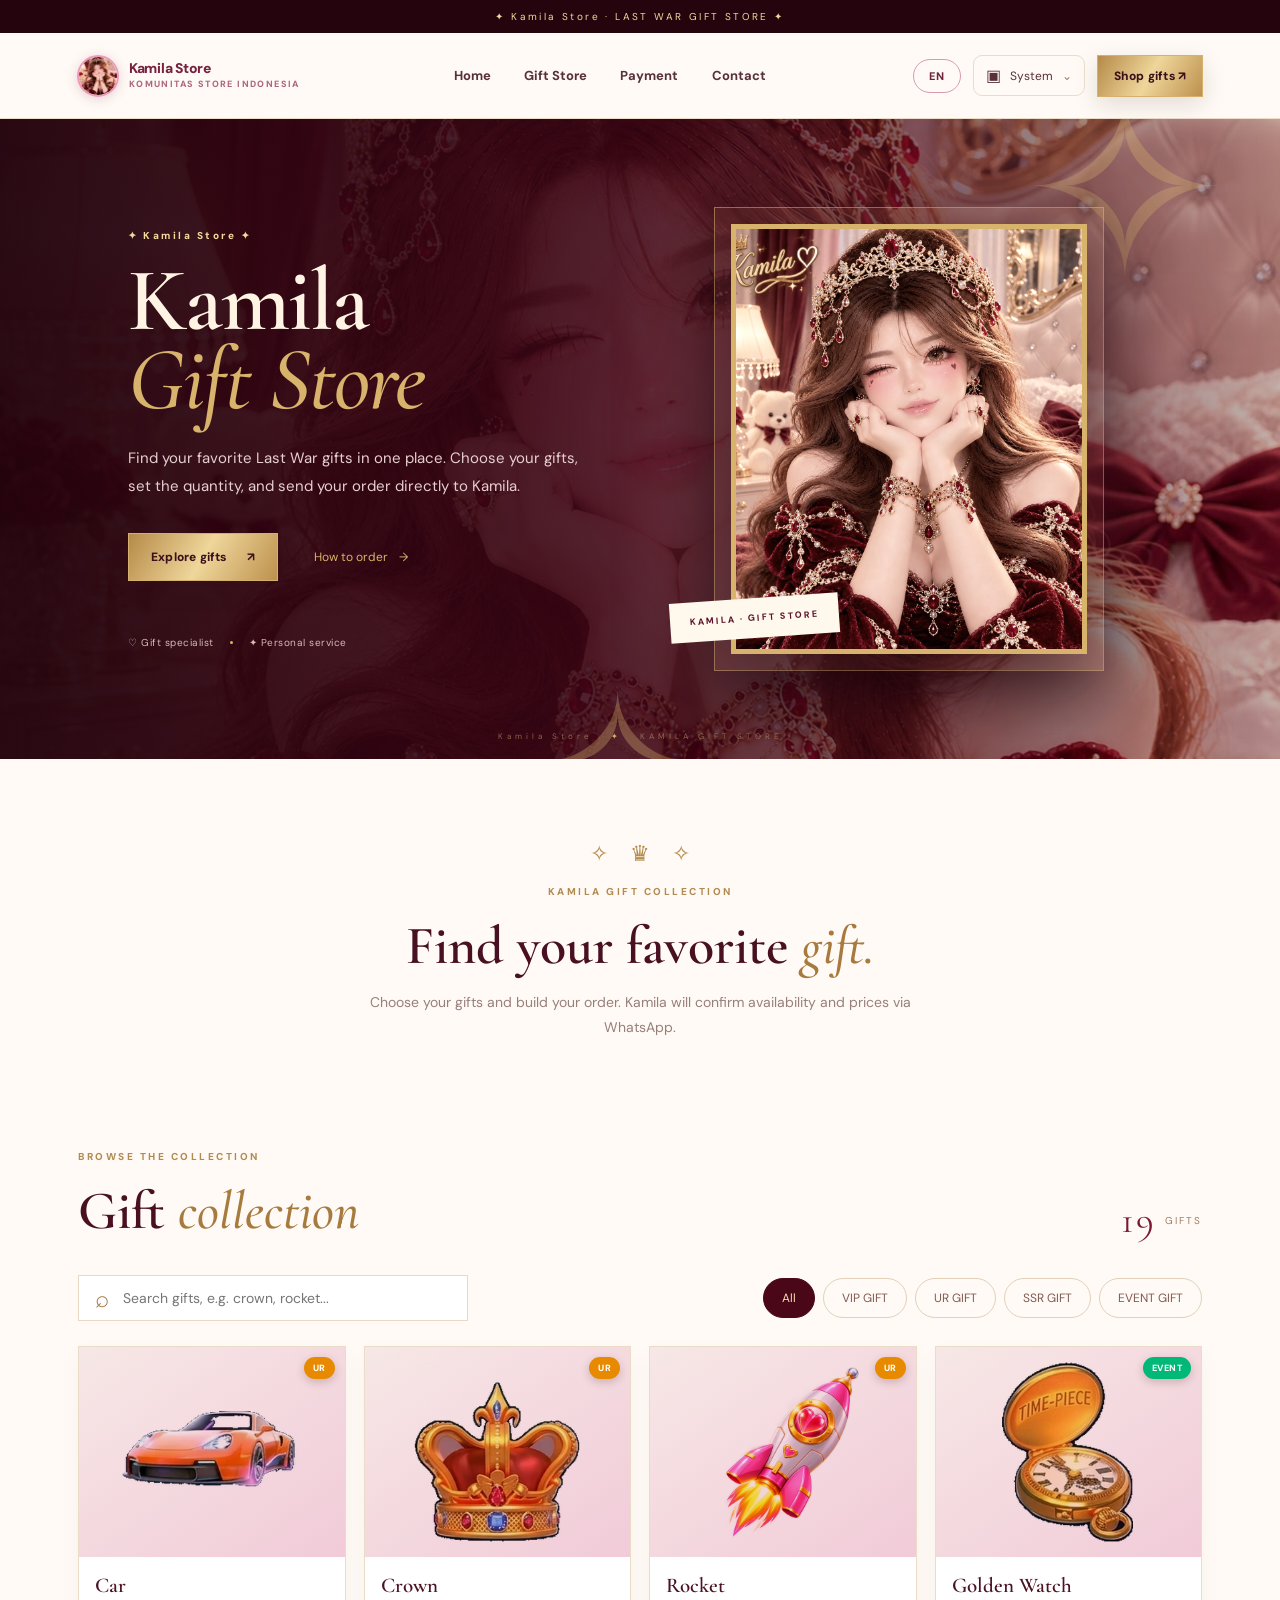
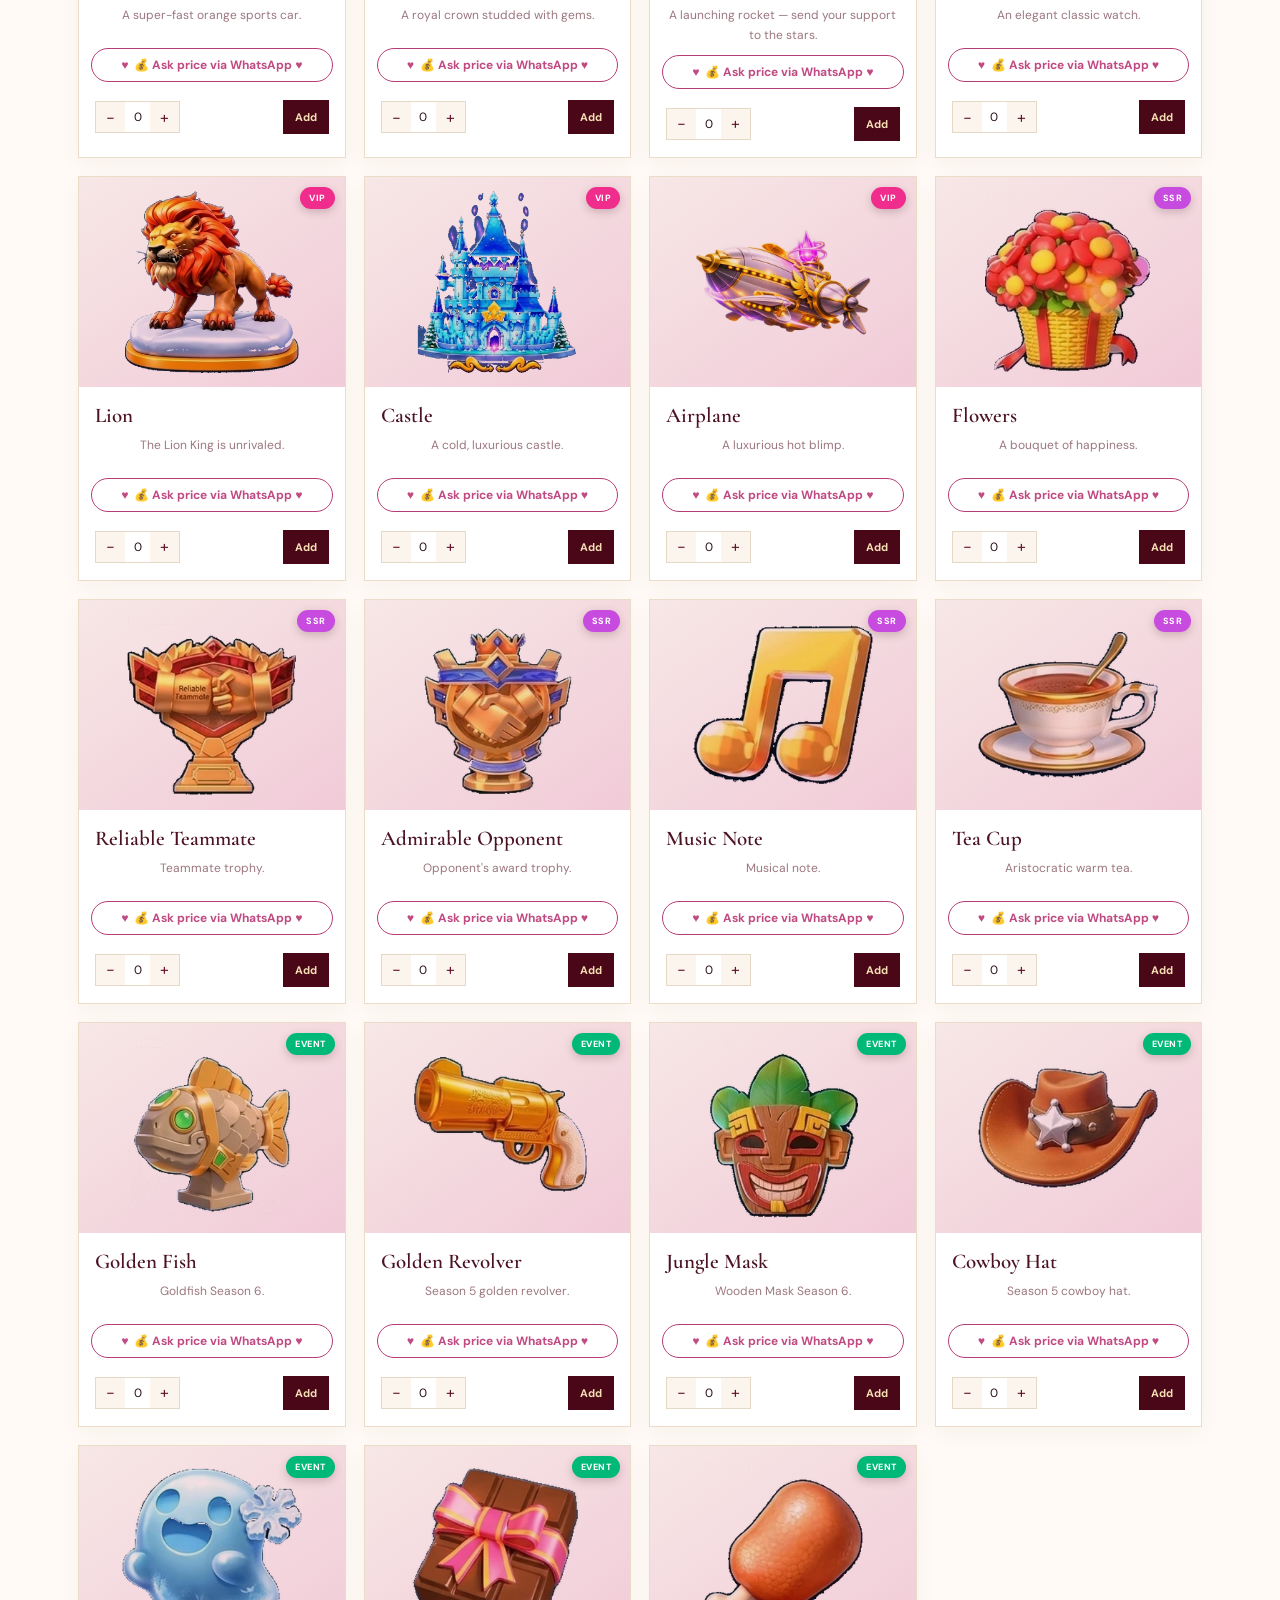
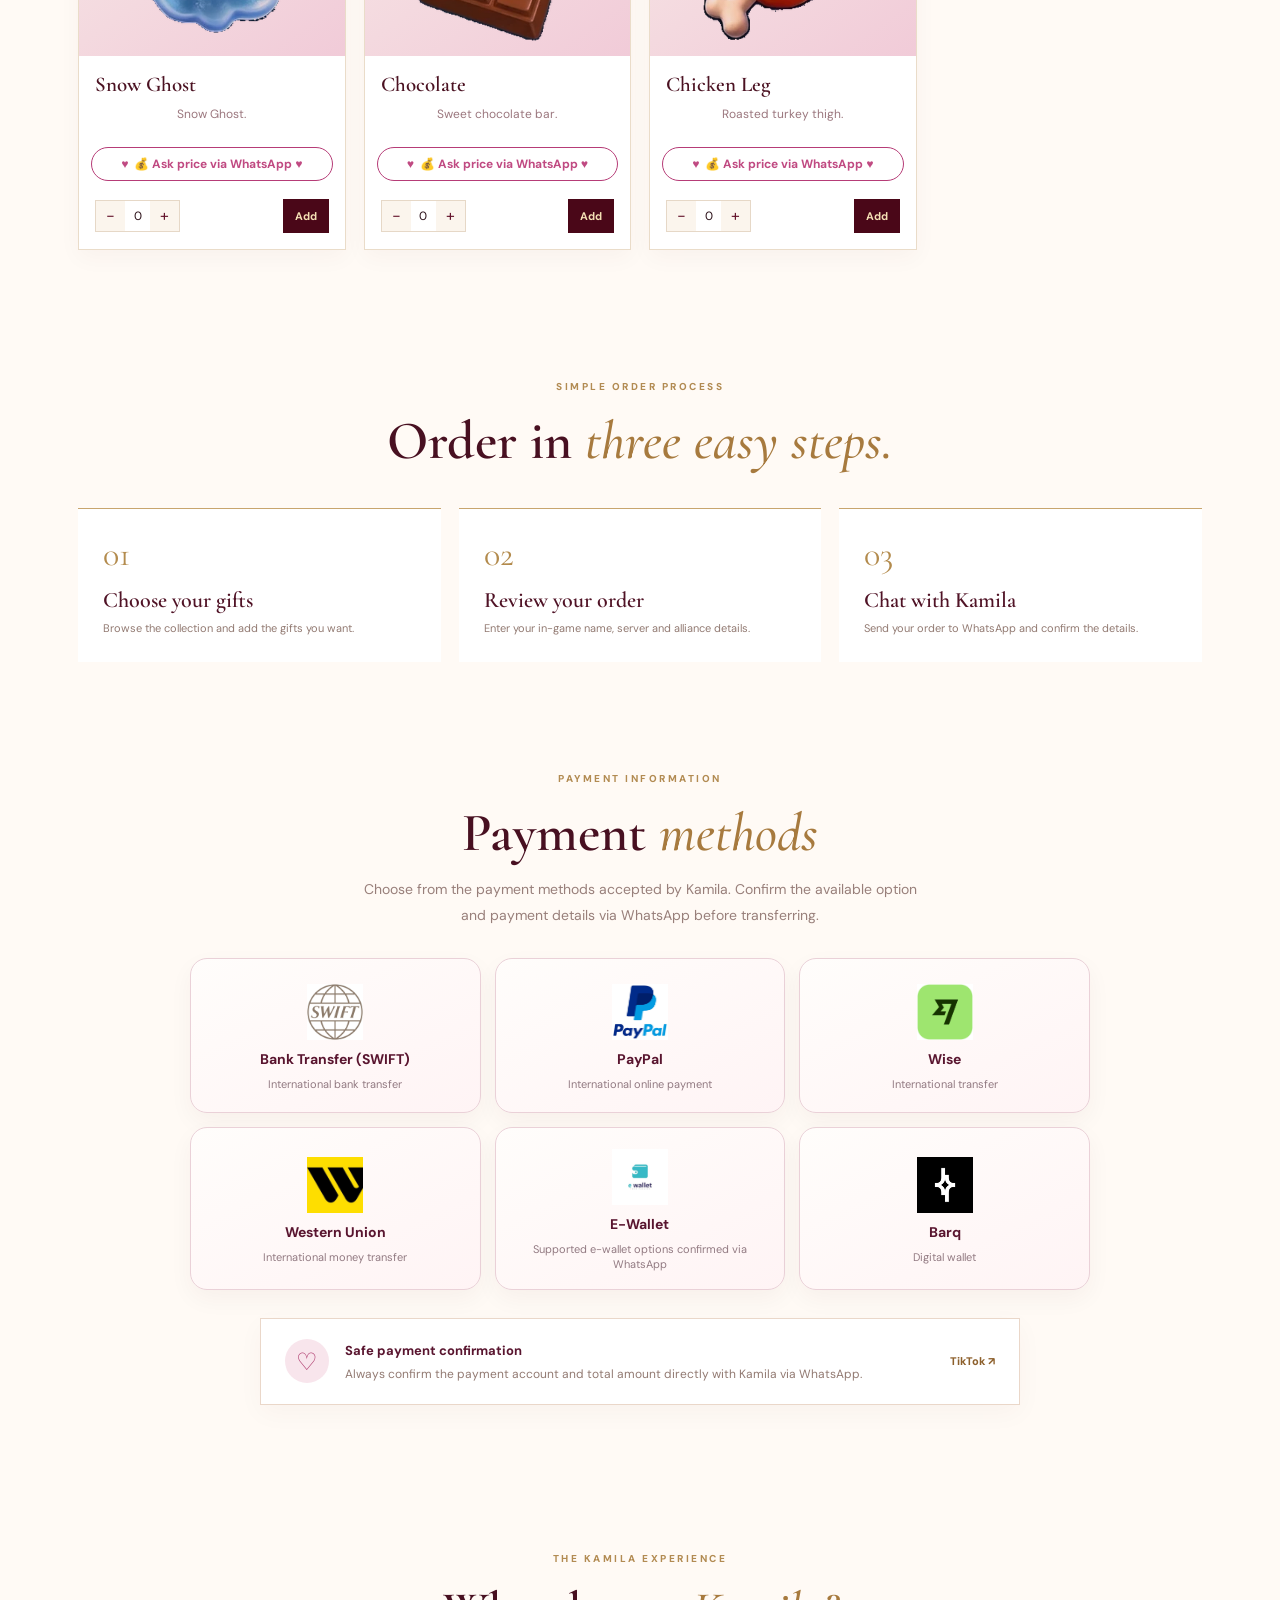
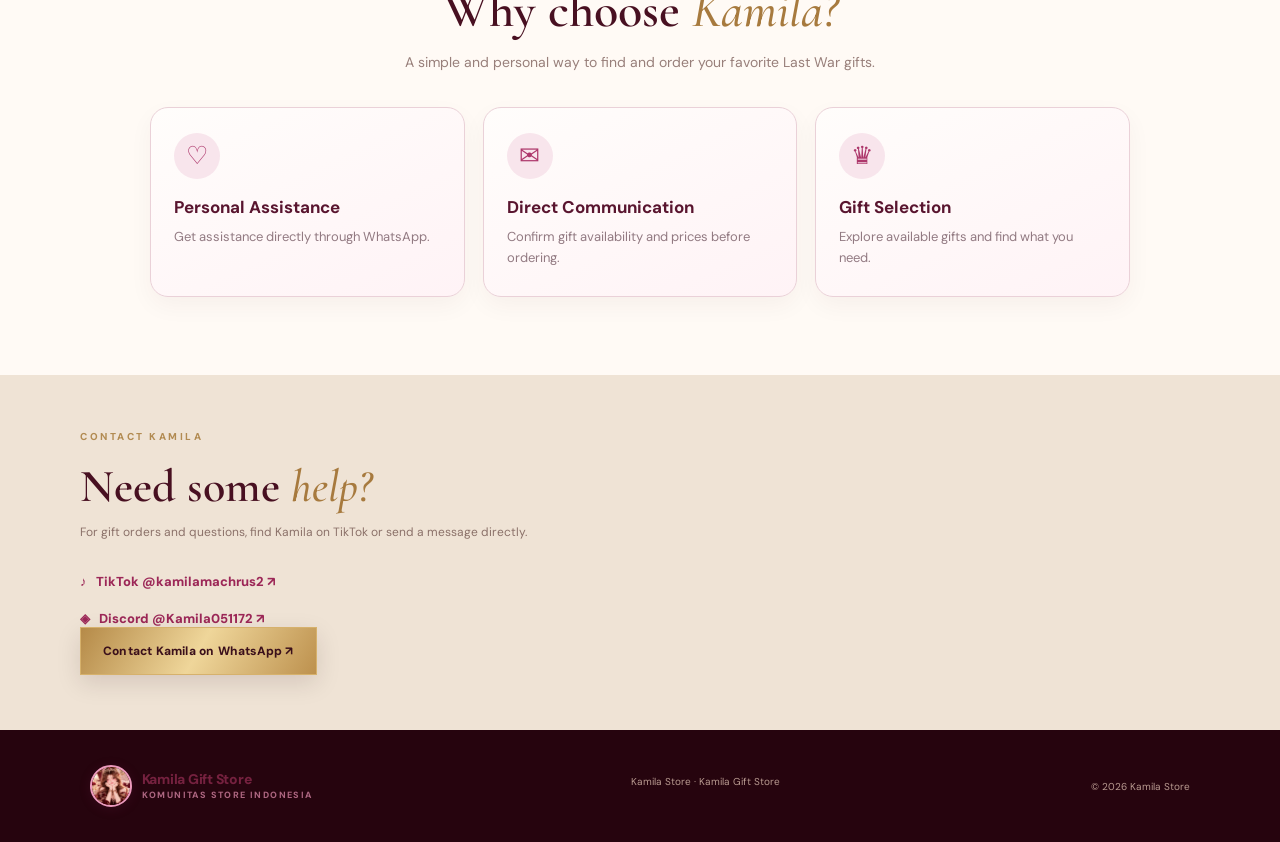
==== commit 632781a7: "Update Kamila Store website" ====
--- a/index.html
+++ b/index.html
@@ -56,13 +56,18 @@
 </div>
 </section>
 <section class="contact" id="contact"><div><p class="eyebrow" data-i18n="contactEyebrow">CONTACT KAMILA</p><h2 data-i18n="contactTitle">Need some <em>help?</em></h2><p data-i18n="contactDesc">For gift orders and questions, find Kamila on TikTok or send a message directly.</p>
-<a class="social-link" href="https://www.tiktok.com/@kamilamachrus2" target="_blank" rel="noopener">♪ &nbsp; TikTok @kamilamachrus2 ↗</a>
+<div class="social-links">
+  <a class="social-link" href="https://www.tiktok.com/@kamilamachrus2" target="_blank" rel="noopener">
+    ♪ &nbsp; TikTok @kamilamachrus2 ↗
+  </a>
 
-<a class="social-link" href="https://discord.com/users/Kamila051172" target="_blank" rel="noopener">
-  <i class="fa-brands fa-discord"></i> &nbsp; Discord @Kamila051172 ↗
+  <a class="social-link" href="https://discord.com/users/Kamila051172" target="_blank" rel="noopener">
+    ◈ &nbsp; Discord @Kamila051172 ↗
+  </a>
+</div>
 </a><a class="gold-btn" id="contact-wa" href="#" data-i18n="contactWhatsApp">Contact Kamila on WhatsApp ↗</a></section>
 </main>
-<footer><a class="brand" href="#home"><img class="brand-avatar" src="assets/kamila-princess.png" alt="Kamila"><span class="brand-wordmark"><strong>Kamila Gift Store</strong><small>Komunitas Store Indonesia</small></span></a><p data-i18n="footerText">Kamila Store · Kamila Gift Store</p><span>© <span id="year"></span> Kamila Store</span></footer>
+<footer><a class="brand" href="#home"><img class="brand-avatar" src="assets/kamila-princess.png" alt="Kamila"><span class="brand-wordmark"><strong>Kamila Gift Store</strong><small>Komunitas Store Indonesia</small></span></a><p data-i18n="footerText">Kamila Gift Store · Komunitas Store Indonesia</p><span>© <span id="year"></span> Kamila Store</span></footer>
 <div class="cart-bar" id="cart-bar" hidden><div><b id="cart-summary">0 gifts selected</b><span data-i18n="cartReady">Ready to place your order?</span></div><button id="checkout-button">Review order ↗</button></div>
 <dialog id="checkout-dialog"><form method="dialog" class="dialog-head"><div><p class="eyebrow" data-i18n="yourSelection">YOUR SELECTION</p><h2 data-i18n="reviewTitle">Review your <em>order.</em></h2></div><button class="close" aria-label="Close">×</button></form><div id="order-items" class="order-items"></div><div class="form-grid"><label><span data-i18n="ignLabel">In-game name</span><input id="commander-name" placeholder="Your IGN" data-i18n-placeholder="ignPlaceholder" required></label><label><span data-i18n="serverLabel">Server number</span><input id="server-number" placeholder="e.g. 1234" data-i18n-placeholder="serverPlaceholder" required></label><label><span data-i18n="allianceLabel">Alliance name</span><input id="alliance-name" placeholder="Your alliance" data-i18n-placeholder="alliancePlaceholder"></label><label class="full"><span data-i18n="notesLabel">Additional notes</span><textarea id="order-notes" rows="2" placeholder="Optional notes" data-i18n-placeholder="notesPlaceholder"></textarea></label></div><button class="wa-btn" id="send-whatsapp" data-i18n="sendOrder">Send order to WhatsApp ↗</button><p class="fineprint" data-i18n="fineprint">Gift availability and final details will be confirmed by Kamila on WhatsApp.</p></dialog>
 <script src="js/config.js"></script><script src="js/app.js"></script>
--- a/css/style.css
+++ b/css/style.css
@@ -184,3 +184,15 @@
 html[data-theme="dark"] .why-card p{color:#d2afb9}
 html[data-theme="dark"] .why-icon{background:#482337;color:#ff9bc7}
 @media(max-width:700px){.why-grid{grid-template-columns:1fr;gap:12px}.why-card{padding:21px}.why-icon{margin-bottom:12px}}
+.social-links {
+  display: flex;
+  flex-direction: column;
+  align-items: flex-start;
+  gap: 12px;
+  margin-top: 22px;
+}
+
+.social-links .social-link {
+  display: inline-flex;
+  width: fit-content;
+}
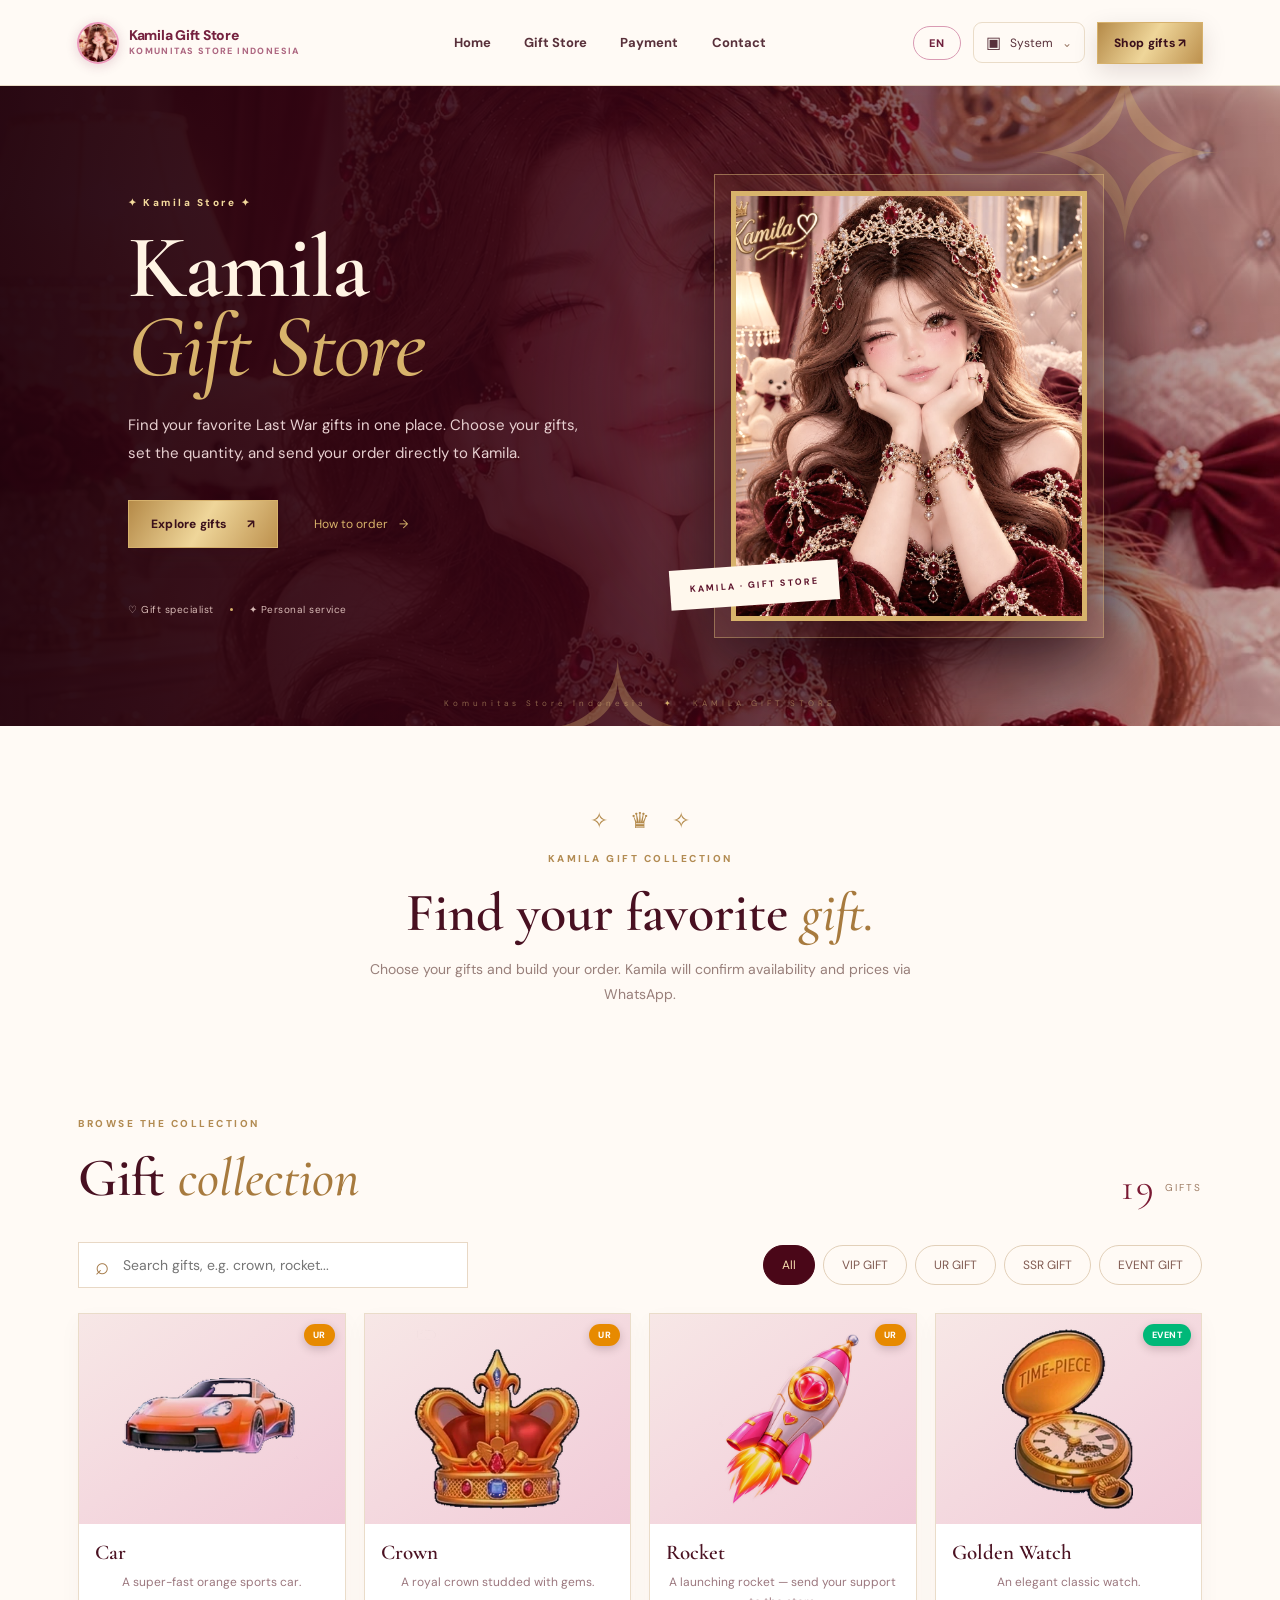
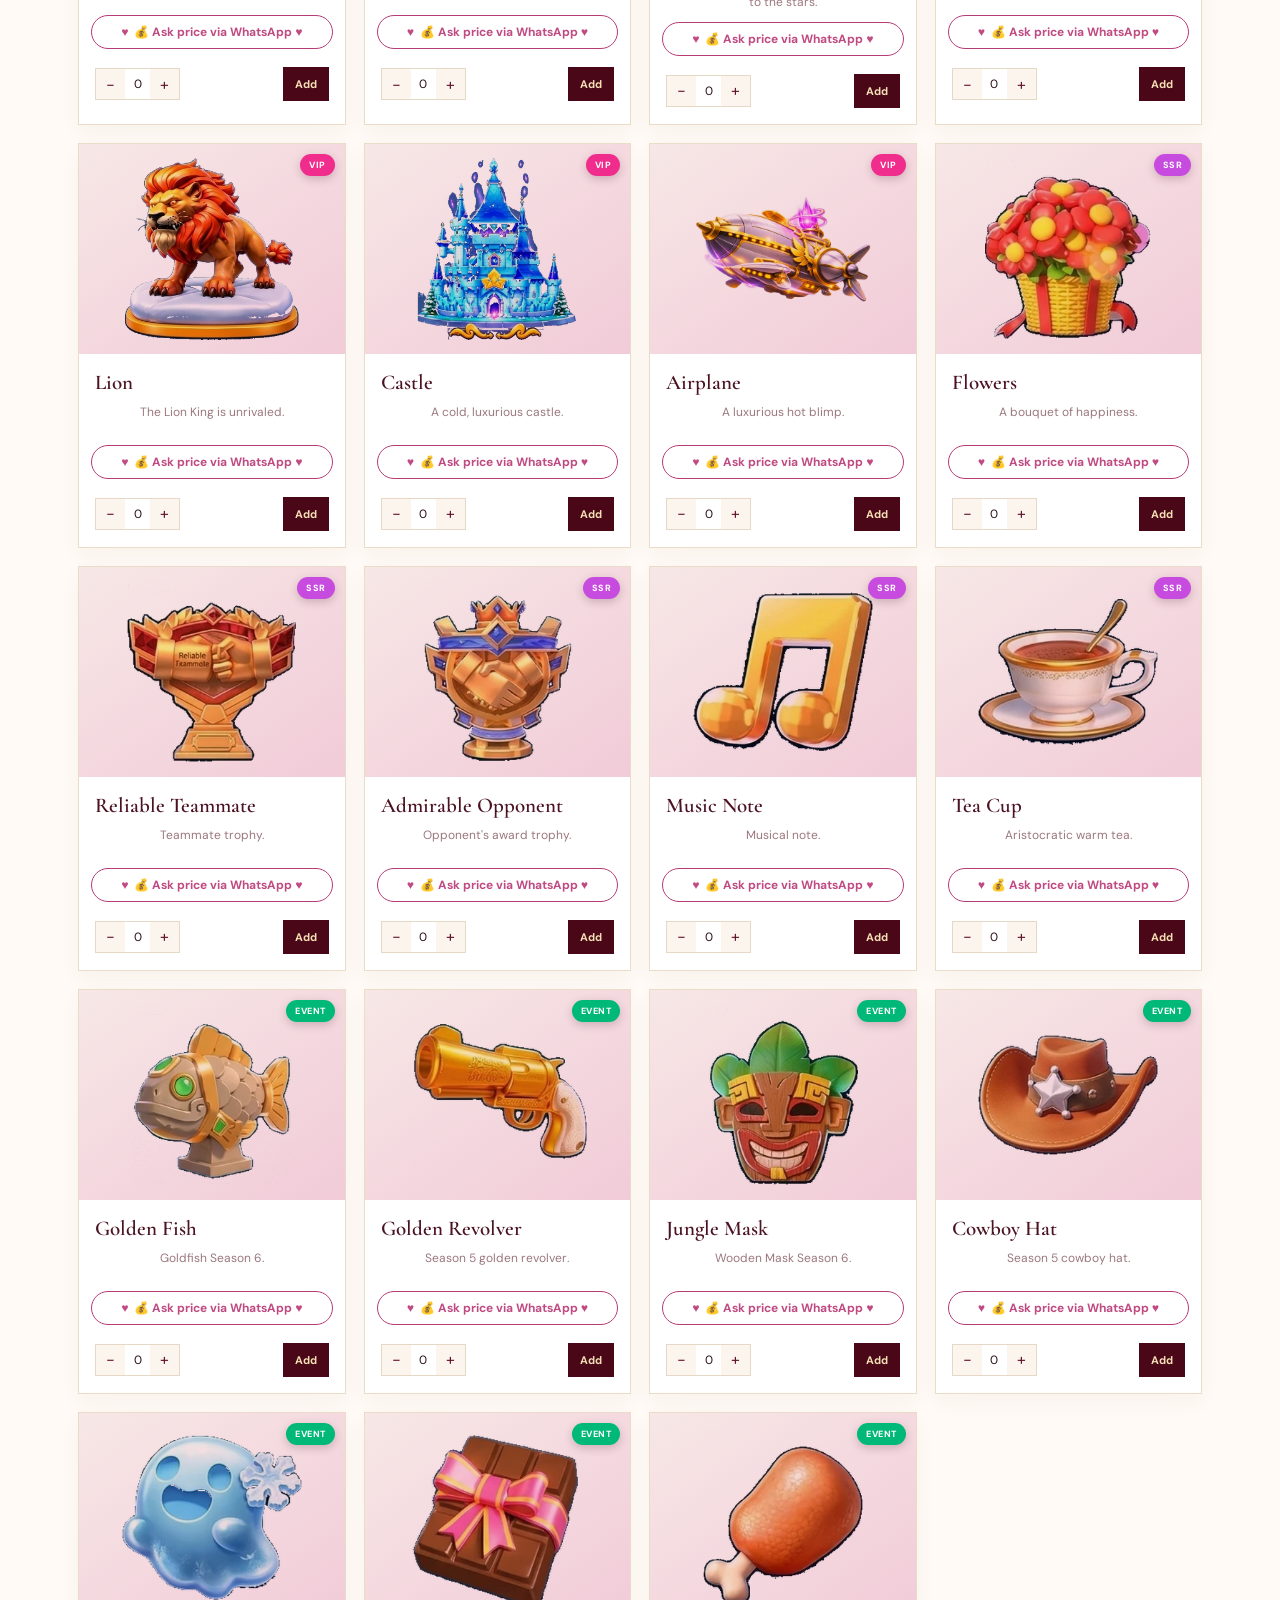
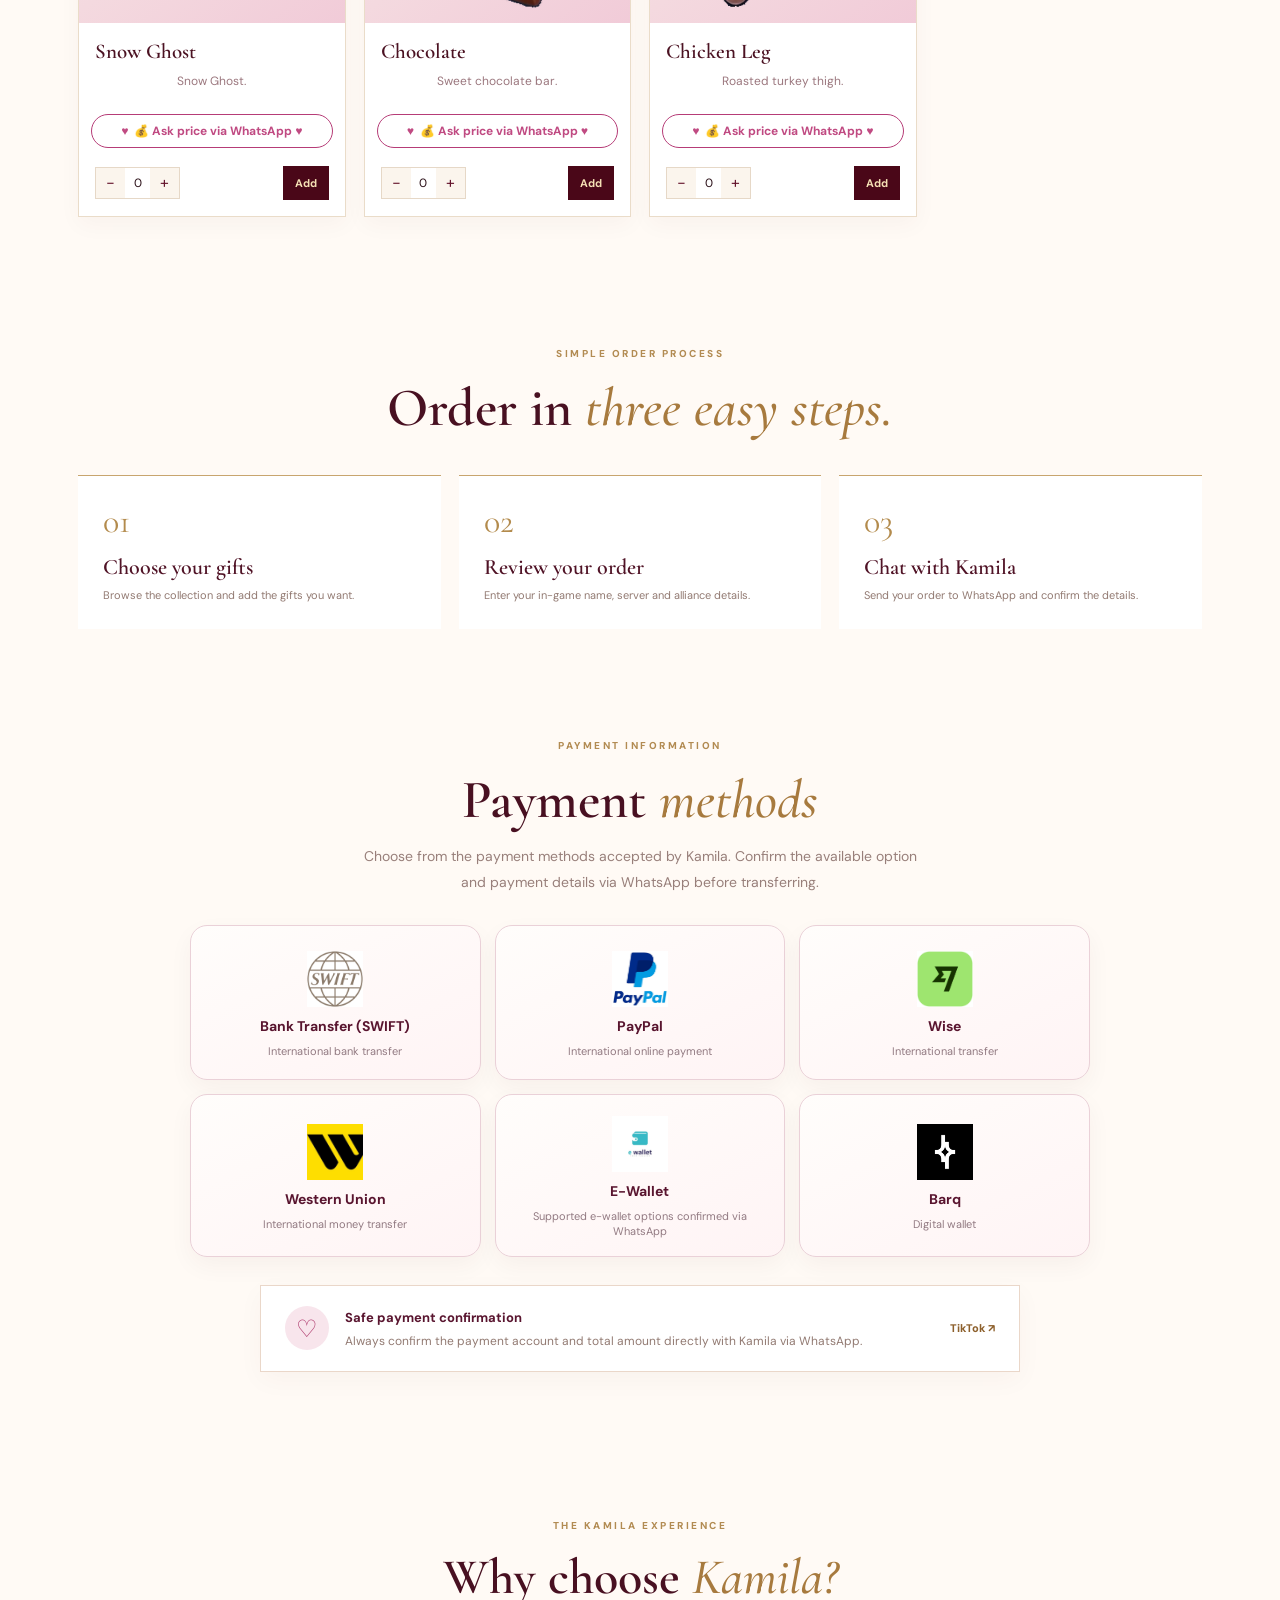
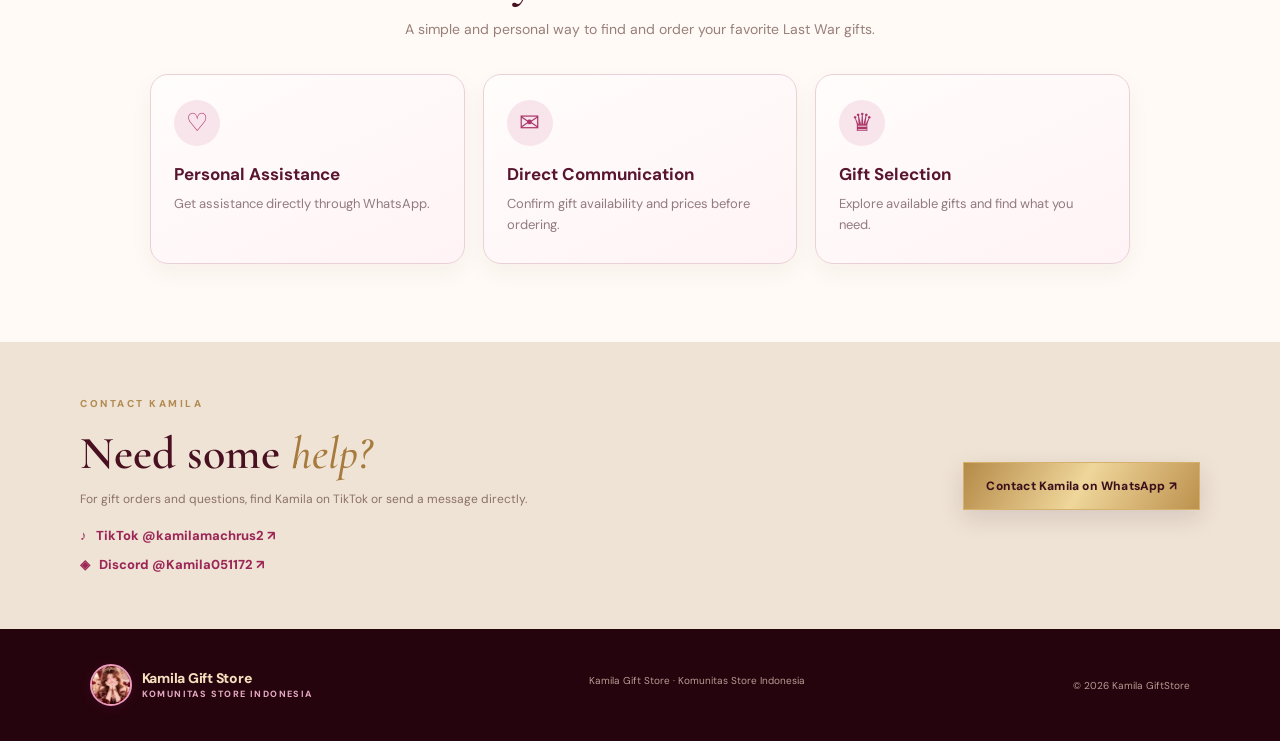
==== commit b2602849: "Fix gift catalog and update website design" ====
--- a/index.html
+++ b/index.html
@@ -3,18 +3,14 @@
 <head>
 <meta charset="utf-8"><meta name="viewport" content="width=device-width,initial-scale=1"><meta name="theme-color" content="#4a0718">
 <meta name="description" content="Kamila Store — Kamila Gift Store for Last War gifts.">
-<link rel="icon" type="image/png" sizes="256x256" href="assets/favicon.png"><link rel="apple-touch-icon" href="assets/favicon.png">
-<title>Kamila Store - Gift Collection</title><link rel="preconnect" href="https://fonts.googleapis.com"><link rel="preconnect" href="https://fonts.gstatic.com" crossorigin>
+<title>Kamila Store — Kamila Gift Store</title>
+<link rel="preconnect" href="https://fonts.googleapis.com"><link rel="preconnect" href="https://fonts.gstatic.com" crossorigin>
 <link href="https://fonts.googleapis.com/css2?family=Cormorant+Garamond:wght@500;600;700&family=DM+Sans:wght@400;500;600;700;800&display=swap" rel="stylesheet">
 <link rel="stylesheet" href="css/style.css">
 </head>
 <body>
 <div class="heart-rain" aria-hidden="true"><span class="falling-heart" style="--heart-left:5%;--heart-delay:0s;--fall-time:11s;--heart-size:13px">♥</span><span class="falling-heart" style="--heart-left:17%;--fall-delay:3s;--fall-time:13s;--heart-size:17px">♡</span><span class="falling-heart" style="--heart-left:31%;--fall-delay:6s;--fall-time:10s;--heart-size:12px">♥</span><span class="falling-heart" style="--heart-left:47%;--fall-delay:1.5s;--fall-time:12s;--heart-size:16px">♡</span><span class="falling-heart" style="--heart-left:63%;--fall-delay:4.5s;--fall-time:14s;--heart-size:12px">♥</span><span class="falling-heart" style="--heart-left:78%;--fall-delay:2s;--fall-time:11s;--heart-size:18px">♡</span><span class="falling-heart" style="--heart-left:92%;--fall-delay:7s;--fall-time:13s;--heart-size:14px">♥</span></div>
-<div class="topline" data-i18n="topline">✦ &nbsp; Kamila Store · LAST WAR GIFT STORE &nbsp; ✦</div>
-<header class="header"><a class="brand" href="#home"><img class="brand-avatar" src="assets/kamila-princess.png" alt="Kamila"><span class="brand-wordmark">
-  <strong>Kamila Store</strong>
-  <small class="community-name">Komunitas Store Indonesia</small>
-</span></a>
+<header class="header"><a class="brand" href="#home"><img class="brand-avatar" src="assets/kamila-princess.png" alt="Kamila"><span class="brand-wordmark"><strong>Kamila Gift Store</strong><small>Komunitas Store Indonesia</small></span></a>
 <nav id="nav"><a href="#home" data-i18n="navHome">Home</a><a href="#gifts" data-i18n="navGifts">Gift Store</a><a href="#payments" data-i18n="navPayments">Payment</a><a href="#contact" data-i18n="navContact">Contact</a></nav>
 <div class="head-actions"><button class="language-toggle" id="language-toggle" type="button" aria-label="Switch language">EN</button><div class="theme-picker">
 <button class="theme-trigger" id="theme-trigger" aria-haspopup="true" aria-expanded="false"><span id="theme-icon">☼</span><span id="theme-label" data-i18n="system">System</span><span class="chevron">⌄</span></button>
@@ -24,7 +20,7 @@
 <button type="button" role="menuitem" data-theme="system"><span>▣</span> <span data-i18n="system">System</span></button>
 </div></div><button class="menu-btn" id="menu-btn" aria-label="Open menu">☰</button><a class="gold-btn small" href="#gifts" data-i18n="shopGifts">Shop gifts ↗</a></div></header>
 <main>
-<section class="hero" id="home"><div class="hero-glow"></div><div class="hero-copy"><div class="eyebrow" data-i18n="heroEyebrow"><span>✦</span> Komunitas Store Indonesia<span>✦</span></div><h1><span data-i18n="heroTitle">Kamila</span><br><em data-i18n="heroEm">Gift Store</em></h1><p data-i18n="heroDesc">Find your favorite Last War gifts in one place. Choose your gifts, set the quantity, and send your order directly to Kamila.</p><div class="hero-buttons"><a class="gold-btn" href="#gifts"><span data-i18n="explore">Explore gifts</span> <b>↗</b></a><a class="text-btn" href="#how"><span data-i18n="howOrder">How to order</span> <span>→</span></a></div><div class="trust-row"><span data-i18n="trust1">♡ Gift specialist</span><i></i><span data-i18n="trust2">✦ Personal service</span></div></div><div class="hero-visual"><div class="portrait-frame princess-frame"><img src="assets/kamila-princess.png" alt="Kamila"></div><div class="hero-caption" data-i18n="heroCaption">KAMILA<br>GIFT STORE</div></div><div class="hero-bottom">Kamila Store <span>✦</span> KAMILA GIFT STORE</div></section>
+<section class="hero" id="home"><div class="hero-glow"></div><div class="hero-copy"><div class="eyebrow" data-i18n="heroEyebrow"><span>✦</span> Kamila Store <span>✦</span></div><h1><span data-i18n="heroTitle">Kamila</span><br><em data-i18n="heroEm">Gift Store</em></h1><p data-i18n="heroDesc">Find your favorite Last War gifts in one place. Choose your gifts, set the quantity, and send your order directly to Kamila.</p><div class="hero-buttons"><a class="gold-btn" href="#gifts"><span data-i18n="explore">Explore gifts</span> <b>↗</b></a><a class="text-btn" href="#how"><span data-i18n="howOrder">How to order</span> <span>→</span></a></div><div class="trust-row"><span data-i18n="trust1">♡ Gift specialist</span><i></i><span data-i18n="trust2">✦ Personal service</span></div></div><div class="hero-visual"><div class="portrait-frame princess-frame"><img src="assets/kamila-princess.png" alt="Kamila"></div><div class="hero-caption" data-i18n="heroCaption">KAMILA<br>GIFT STORE</div></div><div class="hero-bottom">Komunitas Store Indonesia <span>✦</span> KAMILA GIFT STORE</div></section>
 <section class="intro"><div class="ornament">✧　♛　✧</div><p class="eyebrow" data-i18n="collectionEyebrow">KAMILA GIFT COLLECTION</p><h2 data-i18n="collectionTitle">Find your favorite <em>gift.</em></h2><p class="muted" data-i18n="collectionDesc">Choose your gifts and build your order. Kamila will confirm availability and prices via WhatsApp.</p></section>
 <section class="catalog section-wrap" id="gifts"><div class="section-head"><div><p class="eyebrow" data-i18n="catalogEyebrow">BROWSE THE COLLECTION</p><h2 data-i18n="catalogTitle">Gift <em>collection</em></h2></div><div class="collection-count"><b id="gift-count">19</b><span data-i18n="giftsLabel">GIFTS</span></div></div>
 <div class="catalog-tools"><label class="search"><span>⌕</span><input id="gift-search" type="search" placeholder="Search gifts..." data-i18n-placeholder="searchPlaceholder"></label><div class="filters">
@@ -43,8 +39,7 @@
 <article class="payment-card"><span class="payment-logo"><img src="assets/payments/western-union.png" alt="Western Union logo"></span><strong>Western Union</strong><small data-i18n="payWuDesc">International money transfer</small></article>
 <article class="payment-card"><span class="payment-logo"><img src="assets/payments/ewallet.png" alt="E-Wallet logo"></span><strong data-i18n="payEwallet">E-Wallet</strong><small data-i18n="payEwalletDesc">Supported e-wallet options confirmed via WhatsApp</small></article>
 <article class="payment-card"><span class="payment-logo"><img src="assets/payments/barq.png" alt="Barq logo"></span><strong>Barq</strong><small data-i18n="payBarqDesc">Digital wallet</small></article>
-</div><div class="payment-note"><span class="payment-symbol">♡</span><div><strong data-i18n="paymentConfirmTitle">Safe payment confirmation</strong><p data-i18n="paymentConfirmDesc">Always confirm the payment account and total amount directly with Kamila via WhatsApp.</p></div>
-<a class="text-link" href="https://www.tiktok.com/@kamilamachrus2" target="_blank" rel="noopener">TikTok ↗</a></div></section>
+</div><div class="payment-note"><span class="payment-symbol">♡</span><div><strong data-i18n="paymentConfirmTitle">Safe payment confirmation</strong><p data-i18n="paymentConfirmDesc">Always confirm the payment account and total amount directly with Kamila via WhatsApp.</p></div><a class="text-link" href="https://www.tiktok.com/@kamilamachrus2" target="_blank" rel="noopener">TikTok ↗</a></div></section>
 <section class="why-choose section-wrap" id="why-choose">
 <p class="eyebrow" data-i18n="whyEyebrow">THE KAMILA EXPERIENCE</p>
 <h2 data-i18n="whyTitle">Why choose <em>Kamila?</em></h2>
@@ -56,18 +51,13 @@
 </div>
 </section>
 <section class="contact" id="contact"><div><p class="eyebrow" data-i18n="contactEyebrow">CONTACT KAMILA</p><h2 data-i18n="contactTitle">Need some <em>help?</em></h2><p data-i18n="contactDesc">For gift orders and questions, find Kamila on TikTok or send a message directly.</p>
-<div class="social-links">
-  <a class="social-link" href="https://www.tiktok.com/@kamilamachrus2" target="_blank" rel="noopener">
-    ♪ &nbsp; TikTok @kamilamachrus2 ↗
-  </a>
-
-  <a class="social-link" href="https://discord.com/users/Kamila051172" target="_blank" rel="noopener">
-    ◈ &nbsp; Discord @Kamila051172 ↗
-  </a>
-</div>
-</a><a class="gold-btn" id="contact-wa" href="#" data-i18n="contactWhatsApp">Contact Kamila on WhatsApp ↗</a></section>
+<div class="contact-socials">
+<a class="social-link" href="https://www.tiktok.com/@kamilamachrus2" target="_blank" rel="noopener">♪ &nbsp; TikTok @kamilamachrus2 ↗</a>
+<a class="social-link" href="https://discord.com/users/Kamila051172" target="_blank" rel="noopener">◈ &nbsp; Discord @Kamila051172 ↗</a>
+</div></div>
+<a class="gold-btn" id="contact-wa" href="#" data-i18n="contactWhatsApp">Contact Kamila on WhatsApp ↗</a></section>
 </main>
-<footer><a class="brand" href="#home"><img class="brand-avatar" src="assets/kamila-princess.png" alt="Kamila"><span class="brand-wordmark"><strong>Kamila Gift Store</strong><small>Komunitas Store Indonesia</small></span></a><p data-i18n="footerText">Kamila Gift Store · Komunitas Store Indonesia</p><span>© <span id="year"></span> Kamila Store</span></footer>
+<footer><a class="brand" href="#home"><img class="brand-avatar" src="assets/kamila-princess.png" alt="Kamila"><span class="brand-wordmark"><strong>Kamila Gift Store</strong><small>Komunitas Store Indonesia</small></span></a><p data-i18n="footerText">Kamila Gift Store · Komunitas Store Indonesia</p><span>© <span id="year"></span> Kamila GiftStore</span></footer>
 <div class="cart-bar" id="cart-bar" hidden><div><b id="cart-summary">0 gifts selected</b><span data-i18n="cartReady">Ready to place your order?</span></div><button id="checkout-button">Review order ↗</button></div>
 <dialog id="checkout-dialog"><form method="dialog" class="dialog-head"><div><p class="eyebrow" data-i18n="yourSelection">YOUR SELECTION</p><h2 data-i18n="reviewTitle">Review your <em>order.</em></h2></div><button class="close" aria-label="Close">×</button></form><div id="order-items" class="order-items"></div><div class="form-grid"><label><span data-i18n="ignLabel">In-game name</span><input id="commander-name" placeholder="Your IGN" data-i18n-placeholder="ignPlaceholder" required></label><label><span data-i18n="serverLabel">Server number</span><input id="server-number" placeholder="e.g. 1234" data-i18n-placeholder="serverPlaceholder" required></label><label><span data-i18n="allianceLabel">Alliance name</span><input id="alliance-name" placeholder="Your alliance" data-i18n-placeholder="alliancePlaceholder"></label><label class="full"><span data-i18n="notesLabel">Additional notes</span><textarea id="order-notes" rows="2" placeholder="Optional notes" data-i18n-placeholder="notesPlaceholder"></textarea></label></div><button class="wa-btn" id="send-whatsapp" data-i18n="sendOrder">Send order to WhatsApp ↗</button><p class="fineprint" data-i18n="fineprint">Gift availability and final details will be confirmed by Kamila on WhatsApp.</p></dialog>
 <script src="js/config.js"></script><script src="js/app.js"></script>
--- a/css/style.css
+++ b/css/style.css
@@ -184,15 +184,16 @@
 html[data-theme="dark"] .why-card p{color:#d2afb9}
 html[data-theme="dark"] .why-icon{background:#482337;color:#ff9bc7}
 @media(max-width:700px){.why-grid{grid-template-columns:1fr;gap:12px}.why-card{padding:21px}.why-icon{margin-bottom:12px}}
-.social-links {
-  display: flex;
-  flex-direction: column;
-  align-items: flex-start;
-  gap: 12px;
-  margin-top: 22px;
+
+
+/* Footer/contact tidy-up */
+.contact-socials{display:flex;flex-direction:column;align-items:flex-start;gap:9px;margin-top:16px}
+.contact-socials .social-link{display:flex;width:max-content;max-width:100%;margin:0;line-height:1.5}
+footer .brand-wordmark strong{color:#f5dfbd}
+footer .brand-wordmark small{color:#e4a8c0}
+footer>p{text-align:center}
+@media(max-width:650px){
+  .contact-socials{gap:8px}
+  footer{align-items:flex-start}
+  footer>p{order:3;width:100%;text-align:left}
 }
-
-.social-links .social-link {
-  display: inline-flex;
-  width: fit-content;
-}
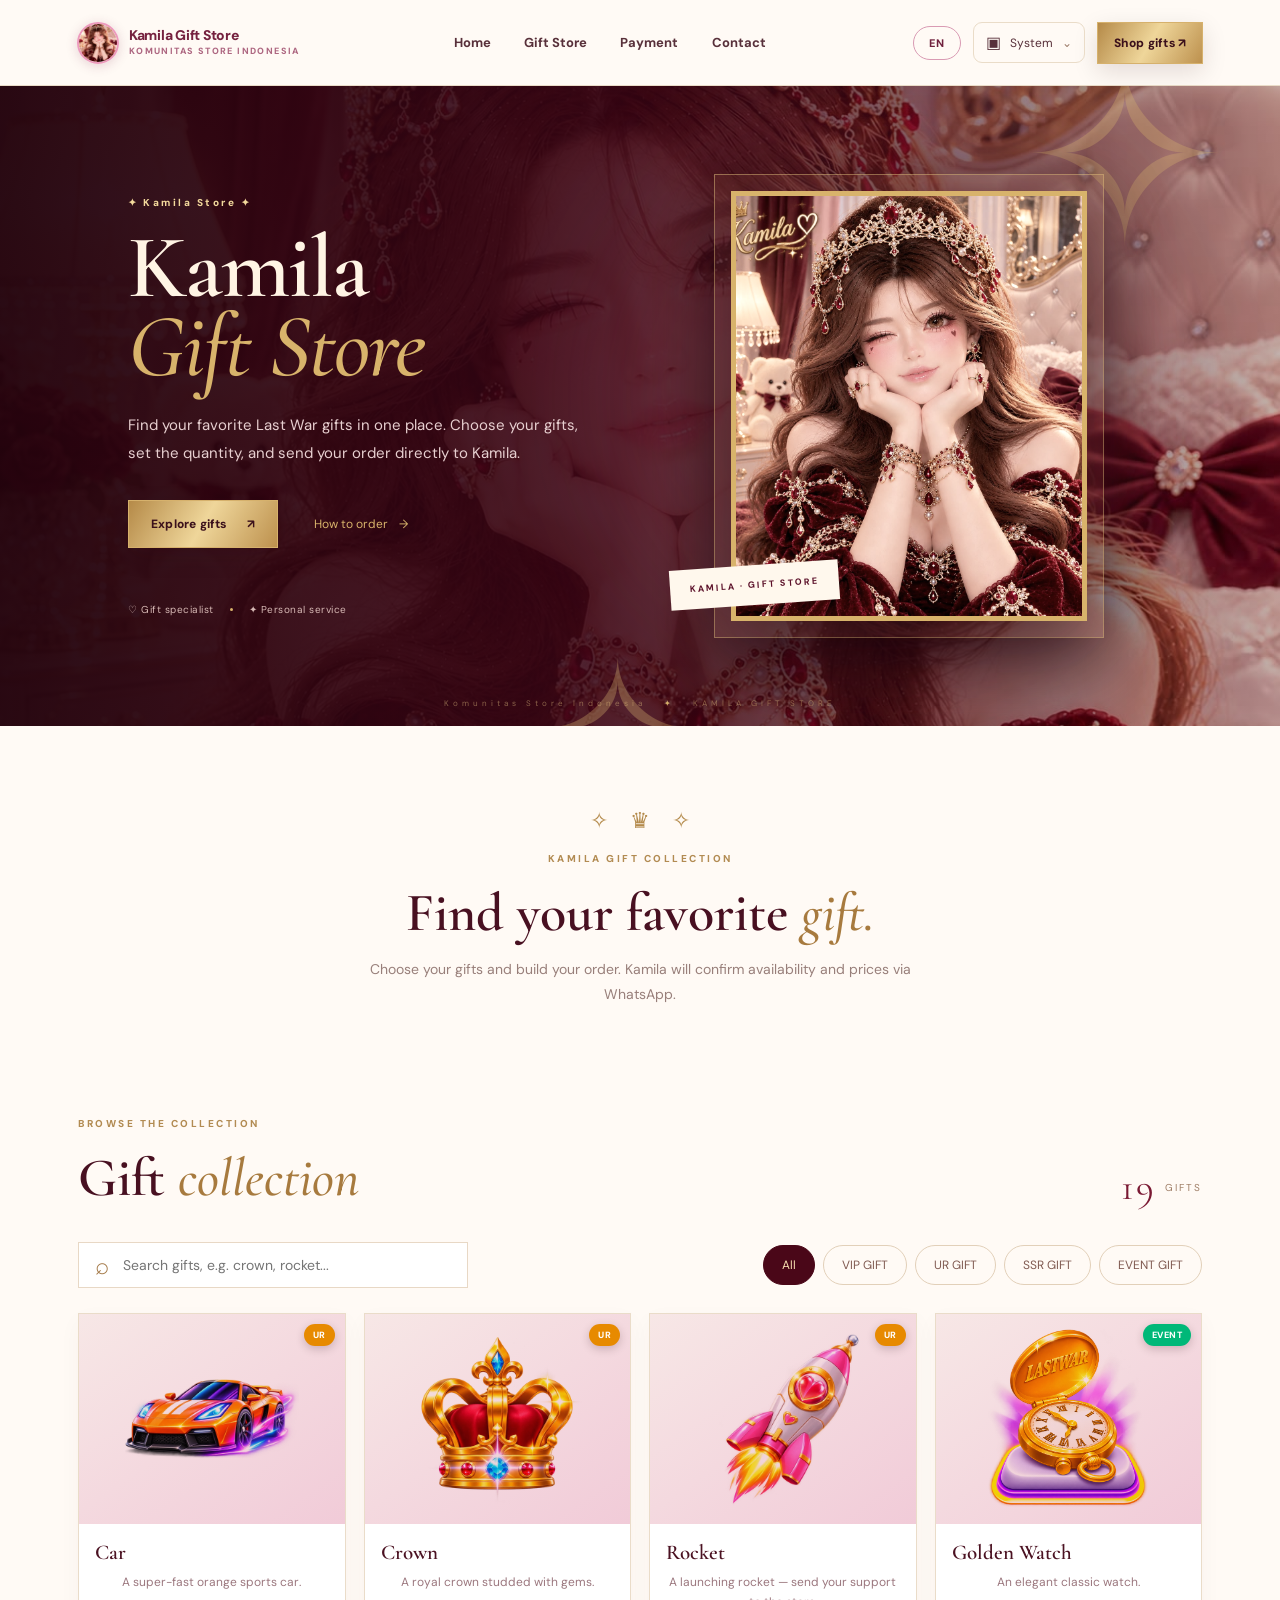
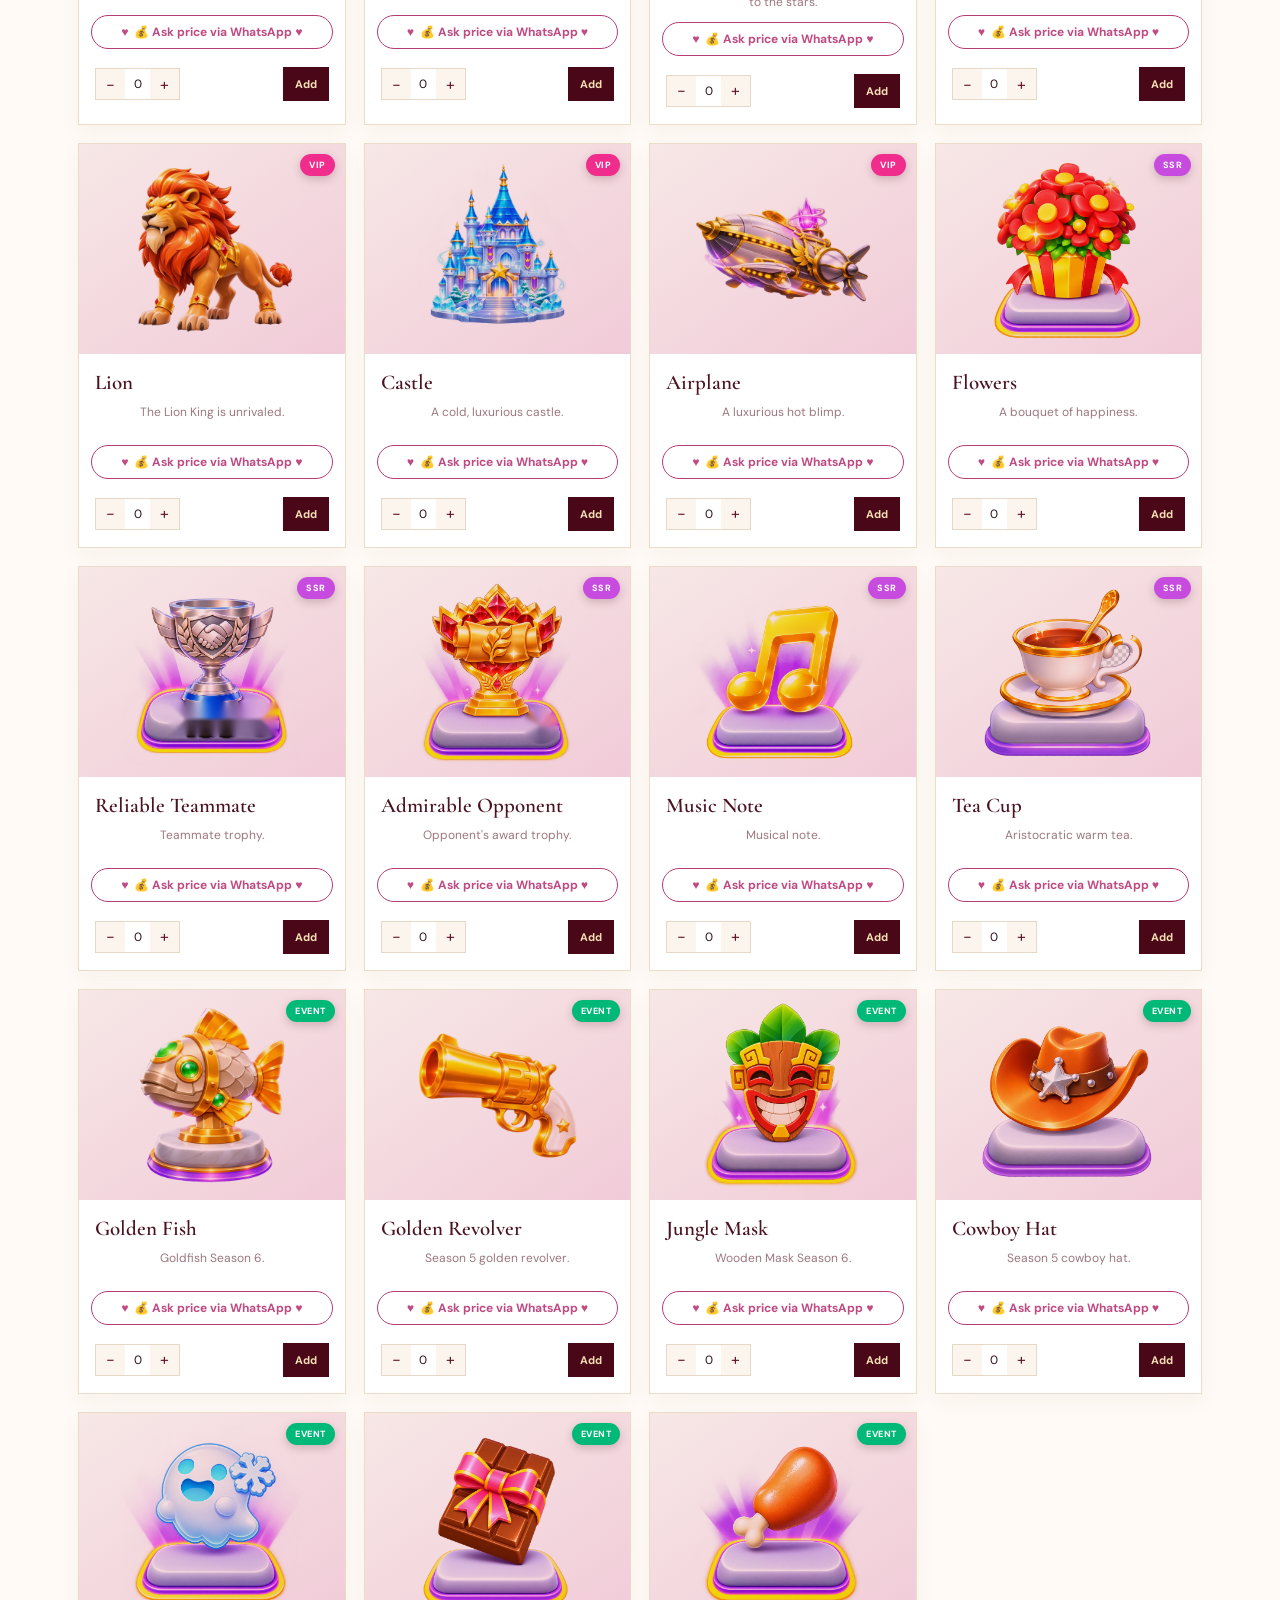
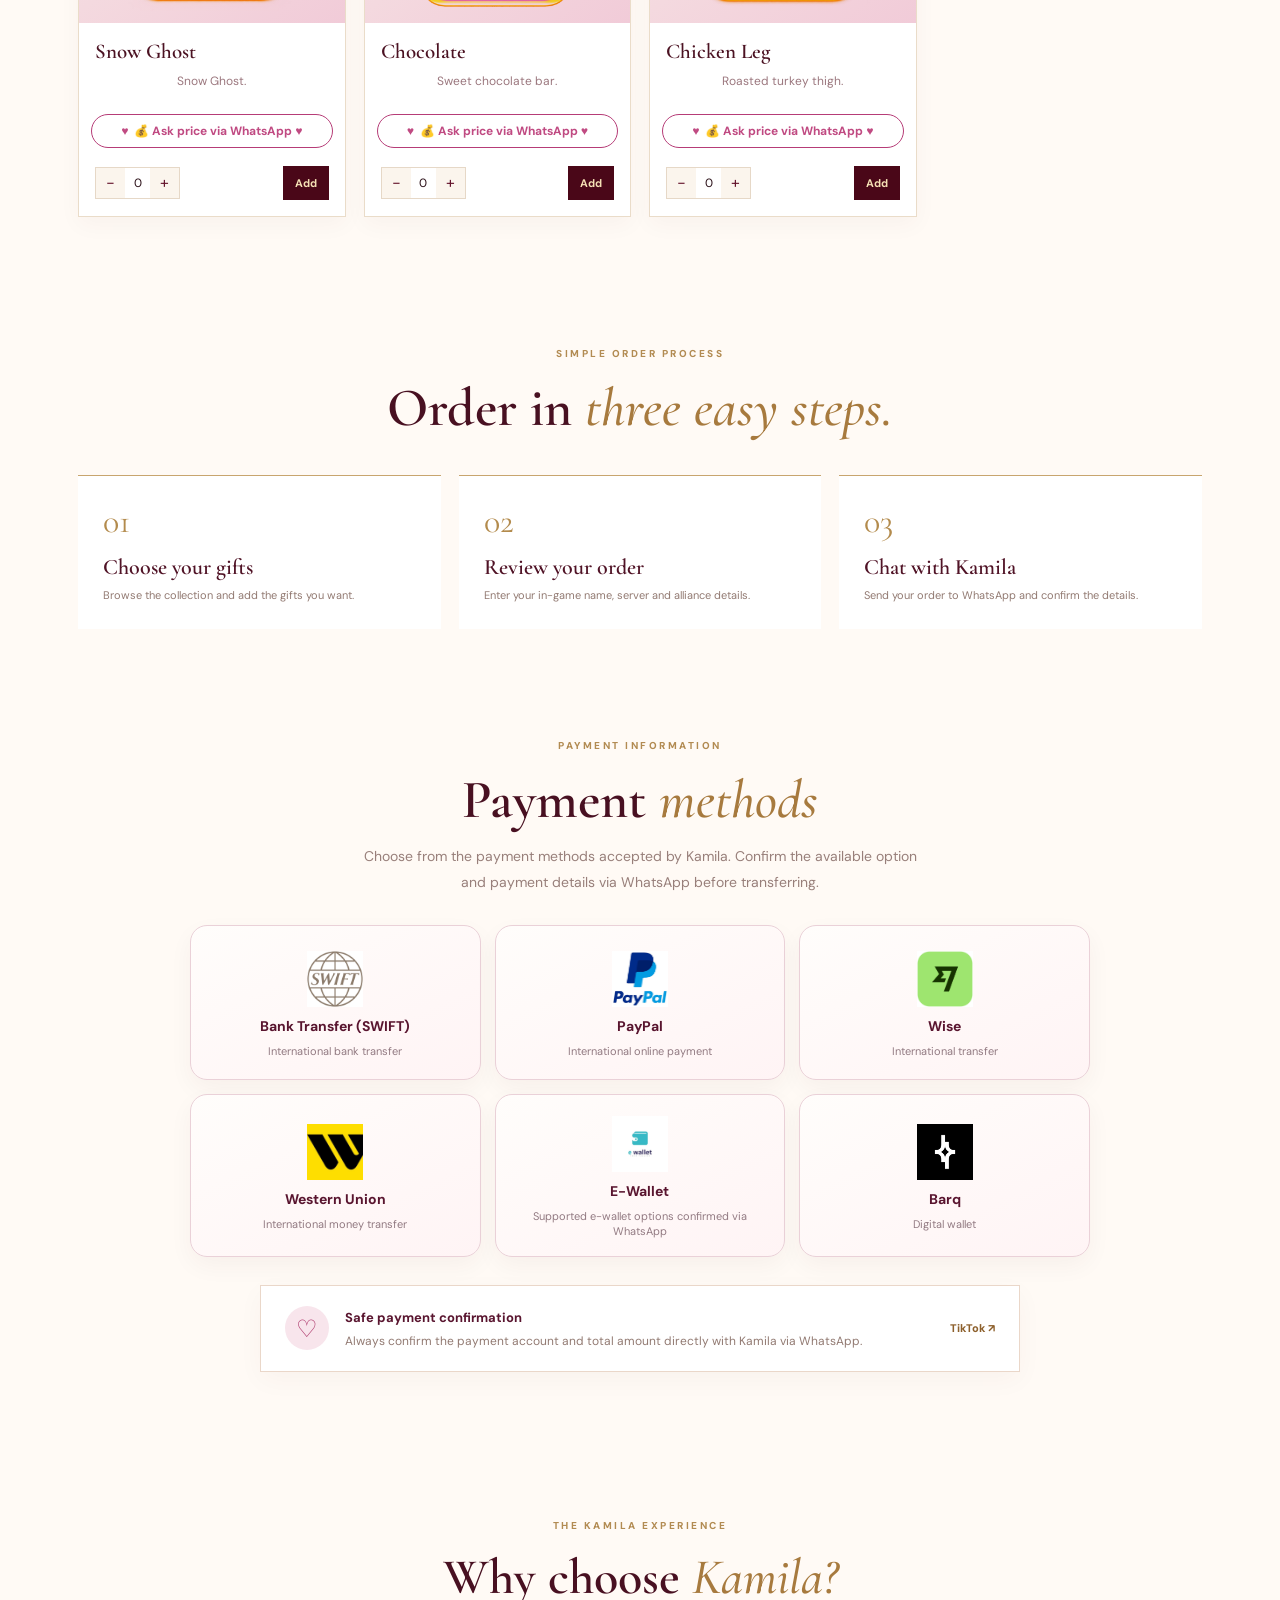
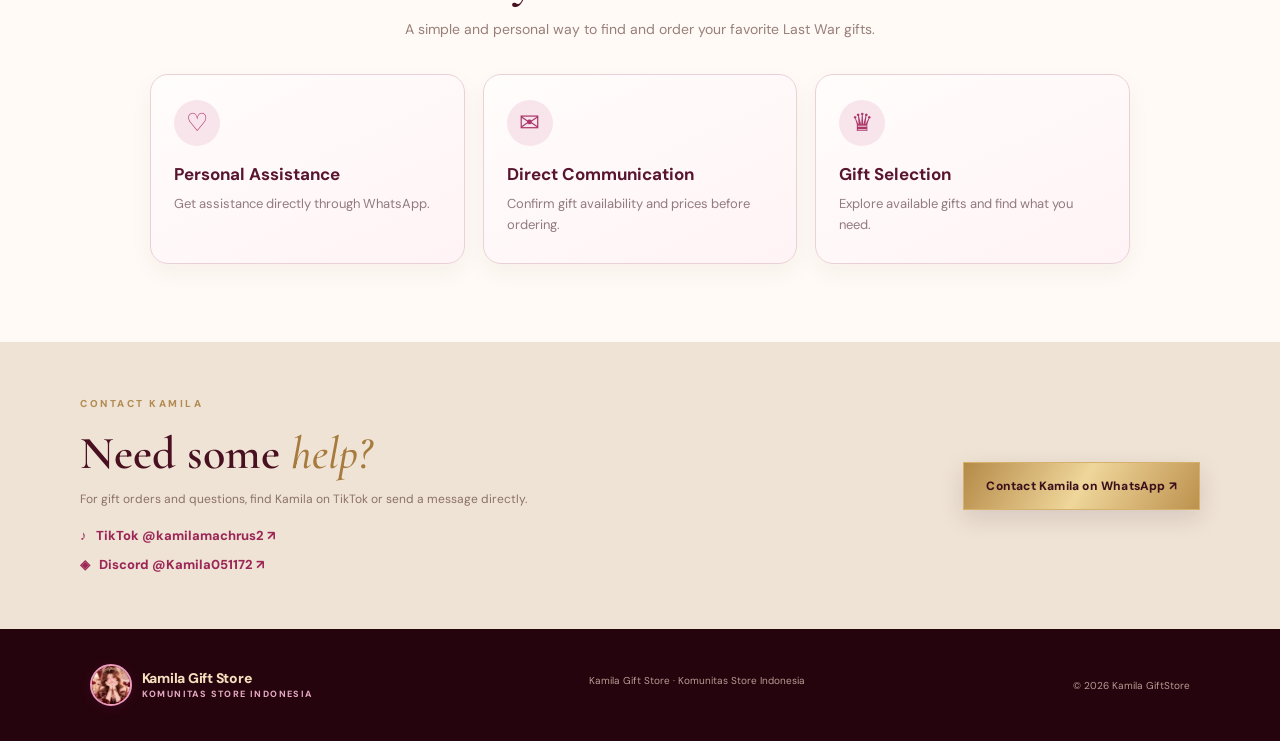
==== commit 65a9793e: "Update Kamila gift images" ====
--- a/index.html
+++ b/index.html
@@ -1,5 +1,6 @@
 <!doctype html>
 <html lang="en">
+    
 <head>
 <meta charset="utf-8"><meta name="viewport" content="width=device-width,initial-scale=1"><meta name="theme-color" content="#4a0718">
 <meta name="description" content="Kamila Store — Kamila Gift Store for Last War gifts.">
@@ -7,6 +8,16 @@
 <link rel="preconnect" href="https://fonts.googleapis.com"><link rel="preconnect" href="https://fonts.gstatic.com" crossorigin>
 <link href="https://fonts.googleapis.com/css2?family=Cormorant+Garamond:wght@500;600;700&family=DM+Sans:wght@400;500;600;700;800&display=swap" rel="stylesheet">
 <link rel="stylesheet" href="css/style.css">
+<meta property="og:type" content="website">
+<meta property="og:title" content="Kamila Gift Store - Last War Gifts">
+<meta property="og:description" content="Find your favorite Last War gifts. Trusted gift store for Last War players. Order via WhatsApp.">
+<meta property="og:url" content="https://kamilagiftstore.com/">
+<meta property="og:image" content="https://kamilagiftstore.com/assets/og-kamila.png">
+<meta property="og:image:width" content="1200">
+<meta property="og:image:height" content="630">
+<meta name="twitter:card" content="summary_large_image">
+<meta name="twitter:image" content="https://kamilagiftstore.com/assets/og-kamila.png">
+
 </head>
 <body>
 <div class="heart-rain" aria-hidden="true"><span class="falling-heart" style="--heart-left:5%;--heart-delay:0s;--fall-time:11s;--heart-size:13px">♥</span><span class="falling-heart" style="--heart-left:17%;--fall-delay:3s;--fall-time:13s;--heart-size:17px">♡</span><span class="falling-heart" style="--heart-left:31%;--fall-delay:6s;--fall-time:10s;--heart-size:12px">♥</span><span class="falling-heart" style="--heart-left:47%;--fall-delay:1.5s;--fall-time:12s;--heart-size:16px">♡</span><span class="falling-heart" style="--heart-left:63%;--fall-delay:4.5s;--fall-time:14s;--heart-size:12px">♥</span><span class="falling-heart" style="--heart-left:78%;--fall-delay:2s;--fall-time:11s;--heart-size:18px">♡</span><span class="falling-heart" style="--heart-left:92%;--fall-delay:7s;--fall-time:13s;--heart-size:14px">♥</span></div>
